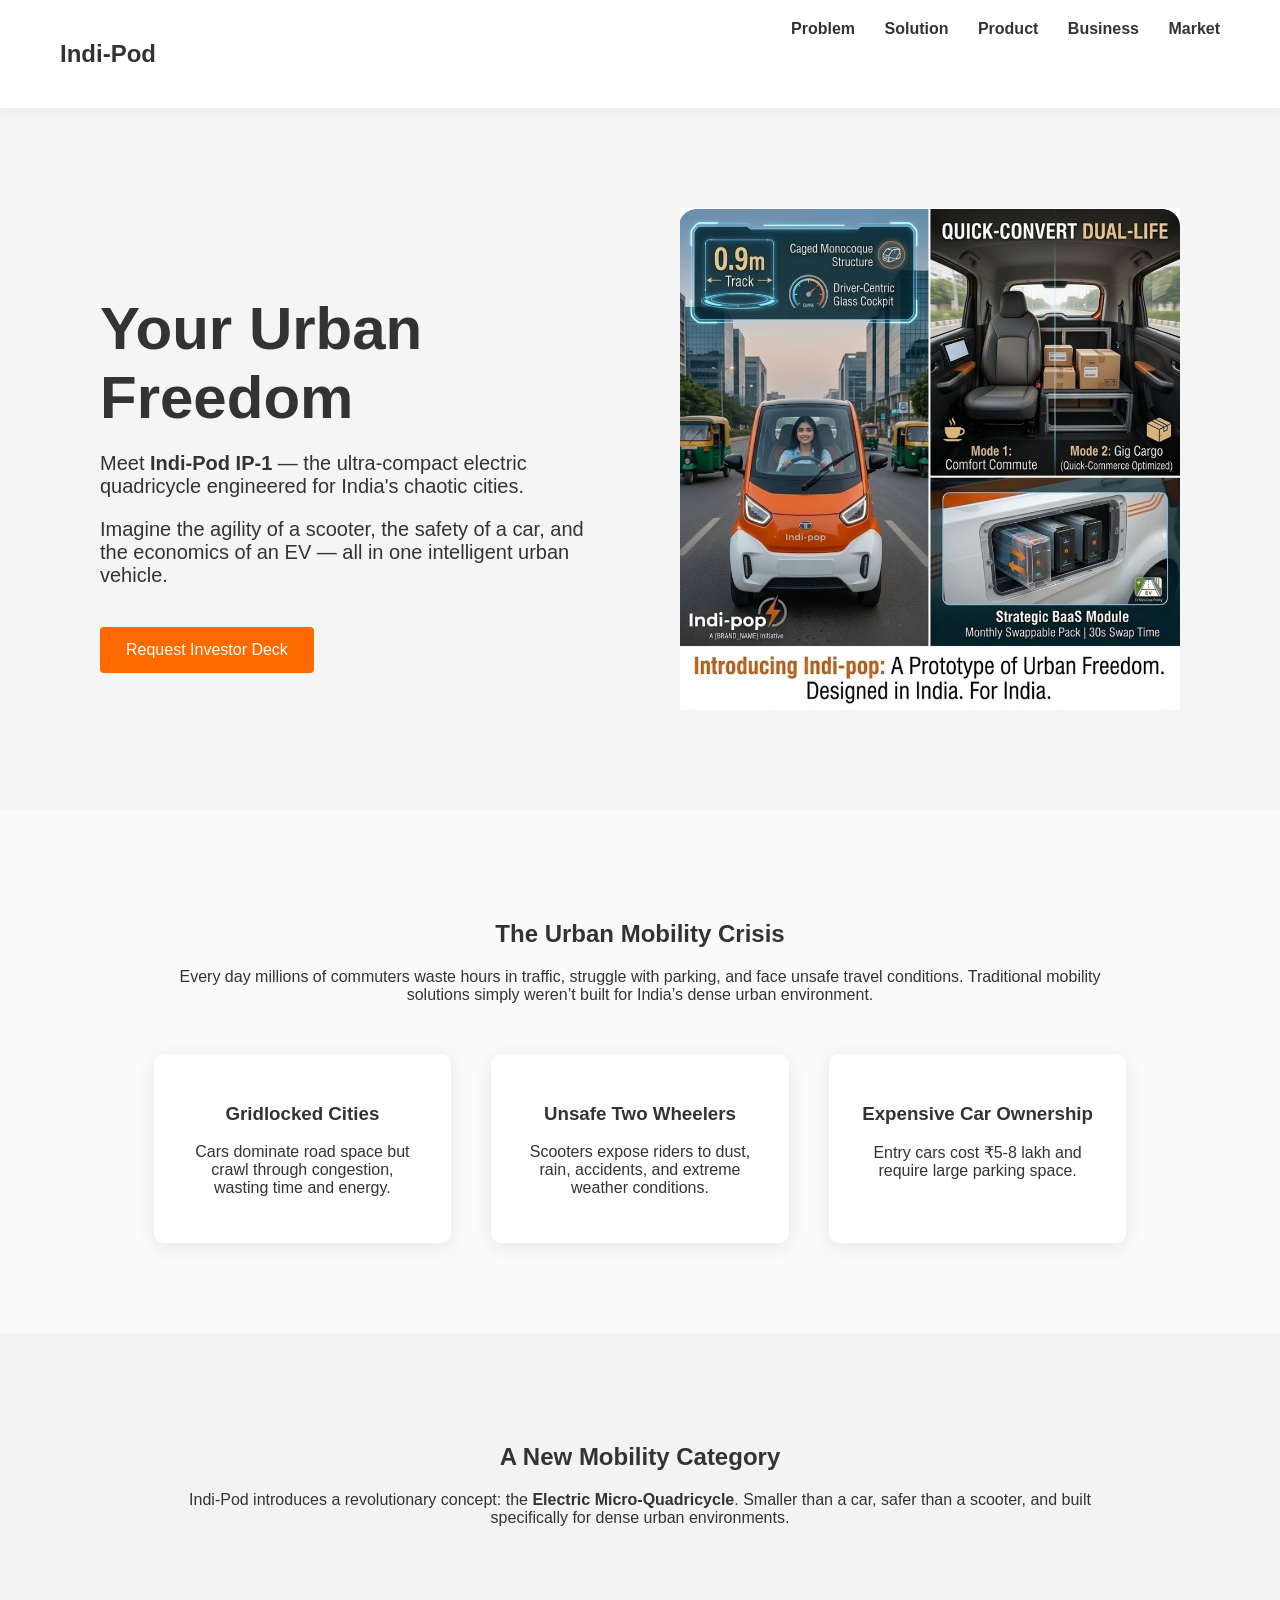
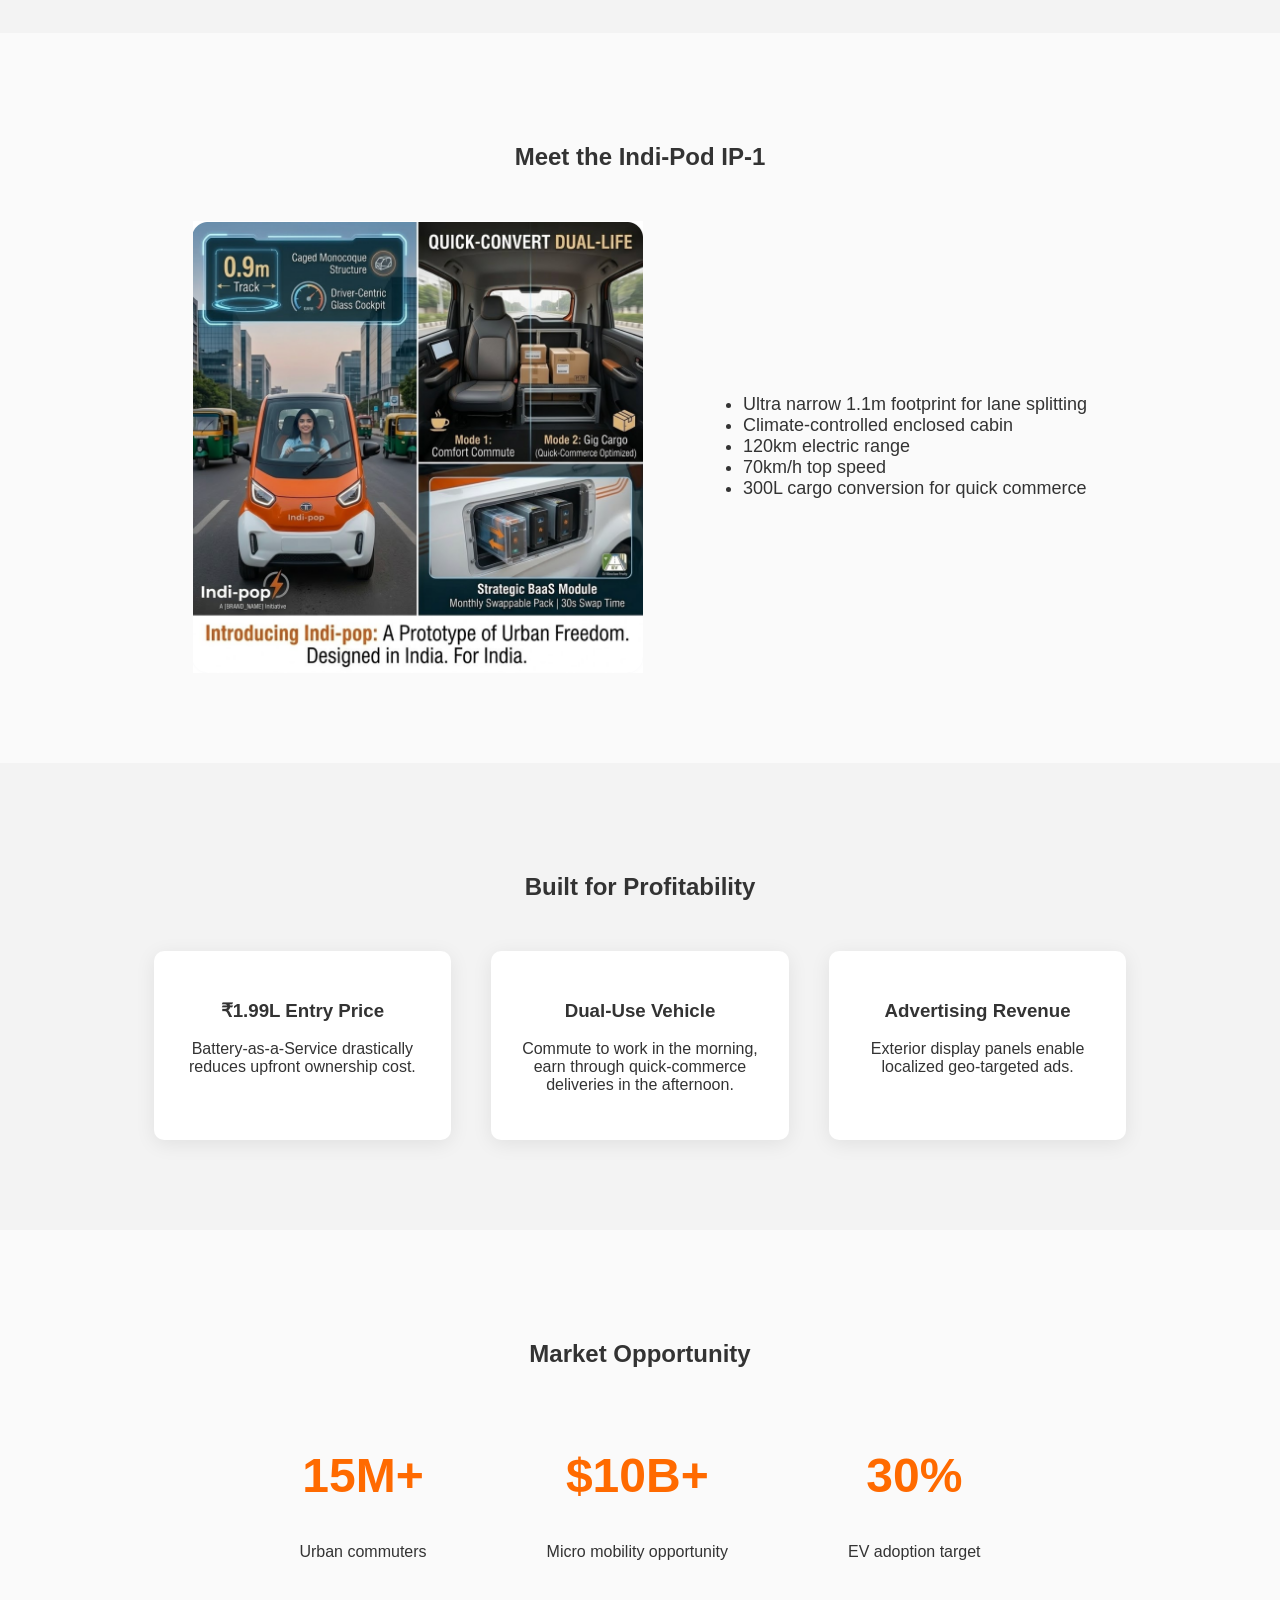
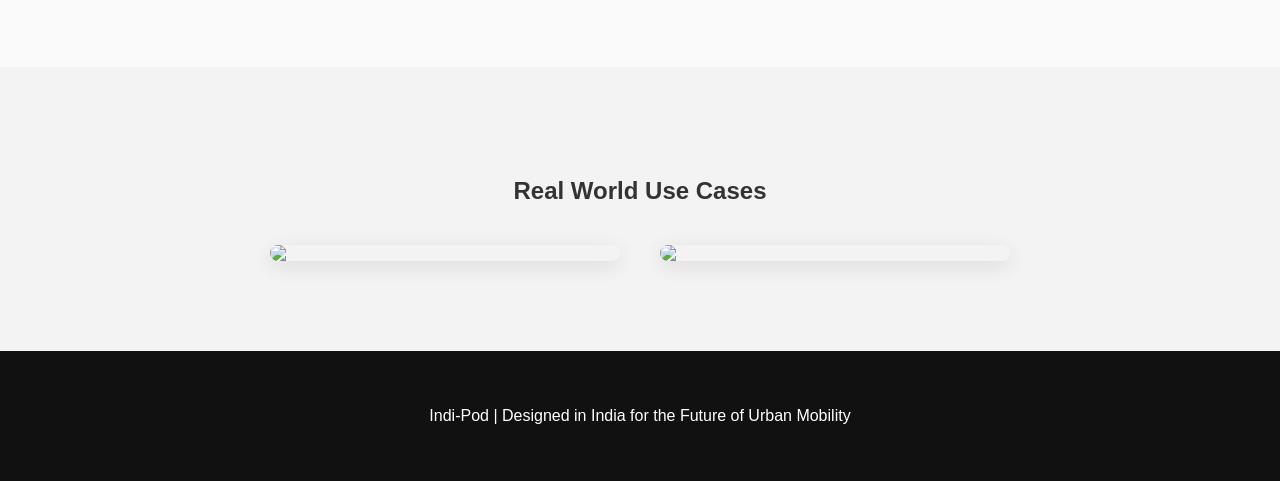
==== index.html @ bde261f9 "index.html" ====
<!DOCTYPE html>
<html lang="en">

<head>

<meta charset="UTF-8">
<meta name="viewport" content="width=device-width, initial-scale=1.0">

<title>Indi-Pod IP-1 | Reinventing Urban Mobility</title>

<style>

body{
font-family: Arial, Helvetica, sans-serif;
margin:0;
background:#fafafa;
color:#333;
}

.navbar{
display:flex;
justify-content:space-between;
padding:20px 60px;
background:white;
box-shadow:0 2px 10px rgba(0,0,0,0.05);
position:sticky;
top:0;
}

.navbar a{
margin-left:25px;
text-decoration:none;
color:#333;
font-weight:600;
}

.hero{
display:flex;
align-items:center;
justify-content:space-between;
padding:100px;
background:#f5f5f5;
}

.hero-left{
max-width:500px;
}

.hero-left h1{
font-size:60px;
margin-bottom:20px;
}

.hero-left p{
font-size:20px;
}

.hero img{
width:500px;
}

button{
background:#ff6a00;
color:white;
padding:14px 26px;
border:none;
font-size:16px;
cursor:pointer;
border-radius:4px;
margin-top:20px;
}

.section{
padding:90px 12%;
text-align:center;
}

.dark{
background:#f3f3f3;
}

.grid{
display:grid;
grid-template-columns:repeat(auto-fit,minmax(250px,1fr));
gap:40px;
margin-top:50px;
}

.card{
background:white;
padding:30px;
border-radius:10px;
box-shadow:0 4px 20px rgba(0,0,0,0.08);
}

.product{
display:flex;
align-items:center;
justify-content:center;
gap:60px;
margin-top:50px;
}

.product img{
width:450px;
}

.stats{
display:flex;
justify-content:center;
gap:120px;
margin-top:40px;
}

.stats h1{
color:#ff6a00;
font-size:48px;
}

.ads{
display:flex;
justify-content:center;
gap:40px;
margin-top:40px;
}

.ads img{
width:350px;
border-radius:10px;
box-shadow:0 5px 20px rgba(0,0,0,0.1);
}

footer{
text-align:center;
padding:40px;
background:#111;
color:white;
}

</style>

</head>


<body>


<header class="navbar">

<h2>Indi-Pod</h2>

<nav>
<a href="#problem">Problem</a>
<a href="#solution">Solution</a>
<a href="#product">Product</a>
<a href="#business">Business</a>
<a href="#market">Market</a>
</nav>

</header>



<section class="hero">

<div class="hero-left">

<h1>Your Urban Freedom</h1>

<p>

Meet <b>Indi-Pod IP-1</b> — the ultra-compact electric quadricycle engineered for India's chaotic cities.

</p>

<p>

Imagine the agility of a scooter, the safety of a car, and the economics of an EV — all in one intelligent urban vehicle.

</p>

<a href="investor.html">

<button>Request Investor Deck</button>

</a>

</div>


<img src="images/prototype.png">

</section>



<section id="problem" class="section">

<h2>The Urban Mobility Crisis</h2>

<p>

Every day millions of commuters waste hours in traffic, struggle with parking, and face unsafe travel conditions.

Traditional mobility solutions simply weren’t built for India’s dense urban environment.

</p>

<div class="grid">

<div class="card">

<h3>Gridlocked Cities</h3>

<p>

Cars dominate road space but crawl through congestion, wasting time and energy.

</p>

</div>

<div class="card">

<h3>Unsafe Two Wheelers</h3>

<p>

Scooters expose riders to dust, rain, accidents, and extreme weather conditions.

</p>

</div>

<div class="card">

<h3>Expensive Car Ownership</h3>

<p>

Entry cars cost ₹5-8 lakh and require large parking space.

</p>

</div>

</div>

</section>



<section id="solution" class="section dark">

<h2>A New Mobility Category</h2>

<p>

Indi-Pod introduces a revolutionary concept: the <b>Electric Micro-Quadricycle</b>.

Smaller than a car, safer than a scooter, and built specifically for dense urban environments.

</p>

</section>



<section id="product" class="section">

<h2>Meet the Indi-Pod IP-1</h2>

<div class="product">

<img src="images/prototype.png">

<div>

<ul style="text-align:left;font-size:18px">

<li>Ultra narrow 1.1m footprint for lane splitting</li>
<li>Climate-controlled enclosed cabin</li>
<li>120km electric range</li>
<li>70km/h top speed</li>
<li>300L cargo conversion for quick commerce</li>

</ul>

</div>

</div>

</section>



<section id="business" class="section dark">

<h2>Built for Profitability</h2>

<div class="grid">

<div class="card">

<h3>₹1.99L Entry Price</h3>

<p>

Battery-as-a-Service drastically reduces upfront ownership cost.

</p>

</div>

<div class="card">

<h3>Dual-Use Vehicle</h3>

<p>

Commute to work in the morning, earn through quick-commerce deliveries in the afternoon.

</p>

</div>

<div class="card">

<h3>Advertising Revenue</h3>

<p>

Exterior display panels enable localized geo-targeted ads.

</p>

</div>

</div>

</section>



<section id="market" class="section">

<h2>Market Opportunity</h2>

<div class="stats">

<div>

<h1>15M+</h1>
<p>Urban commuters</p>

</div>

<div>

<h1>$10B+</h1>
<p>Micro mobility opportunity</p>

</div>

<div>

<h1>30%</h1>
<p>EV adoption target</p>

</div>

</div>

</section>



<section class="section dark">

<h2>Real World Use Cases</h2>

<div class="ads">

<img src="images/ad1.png">

<img src="images/ad2.png">

</div>

</section>



<footer>

<p>

Indi-Pod | Designed in India for the Future of Urban Mobility

</p>

</footer>


</body>

</html>
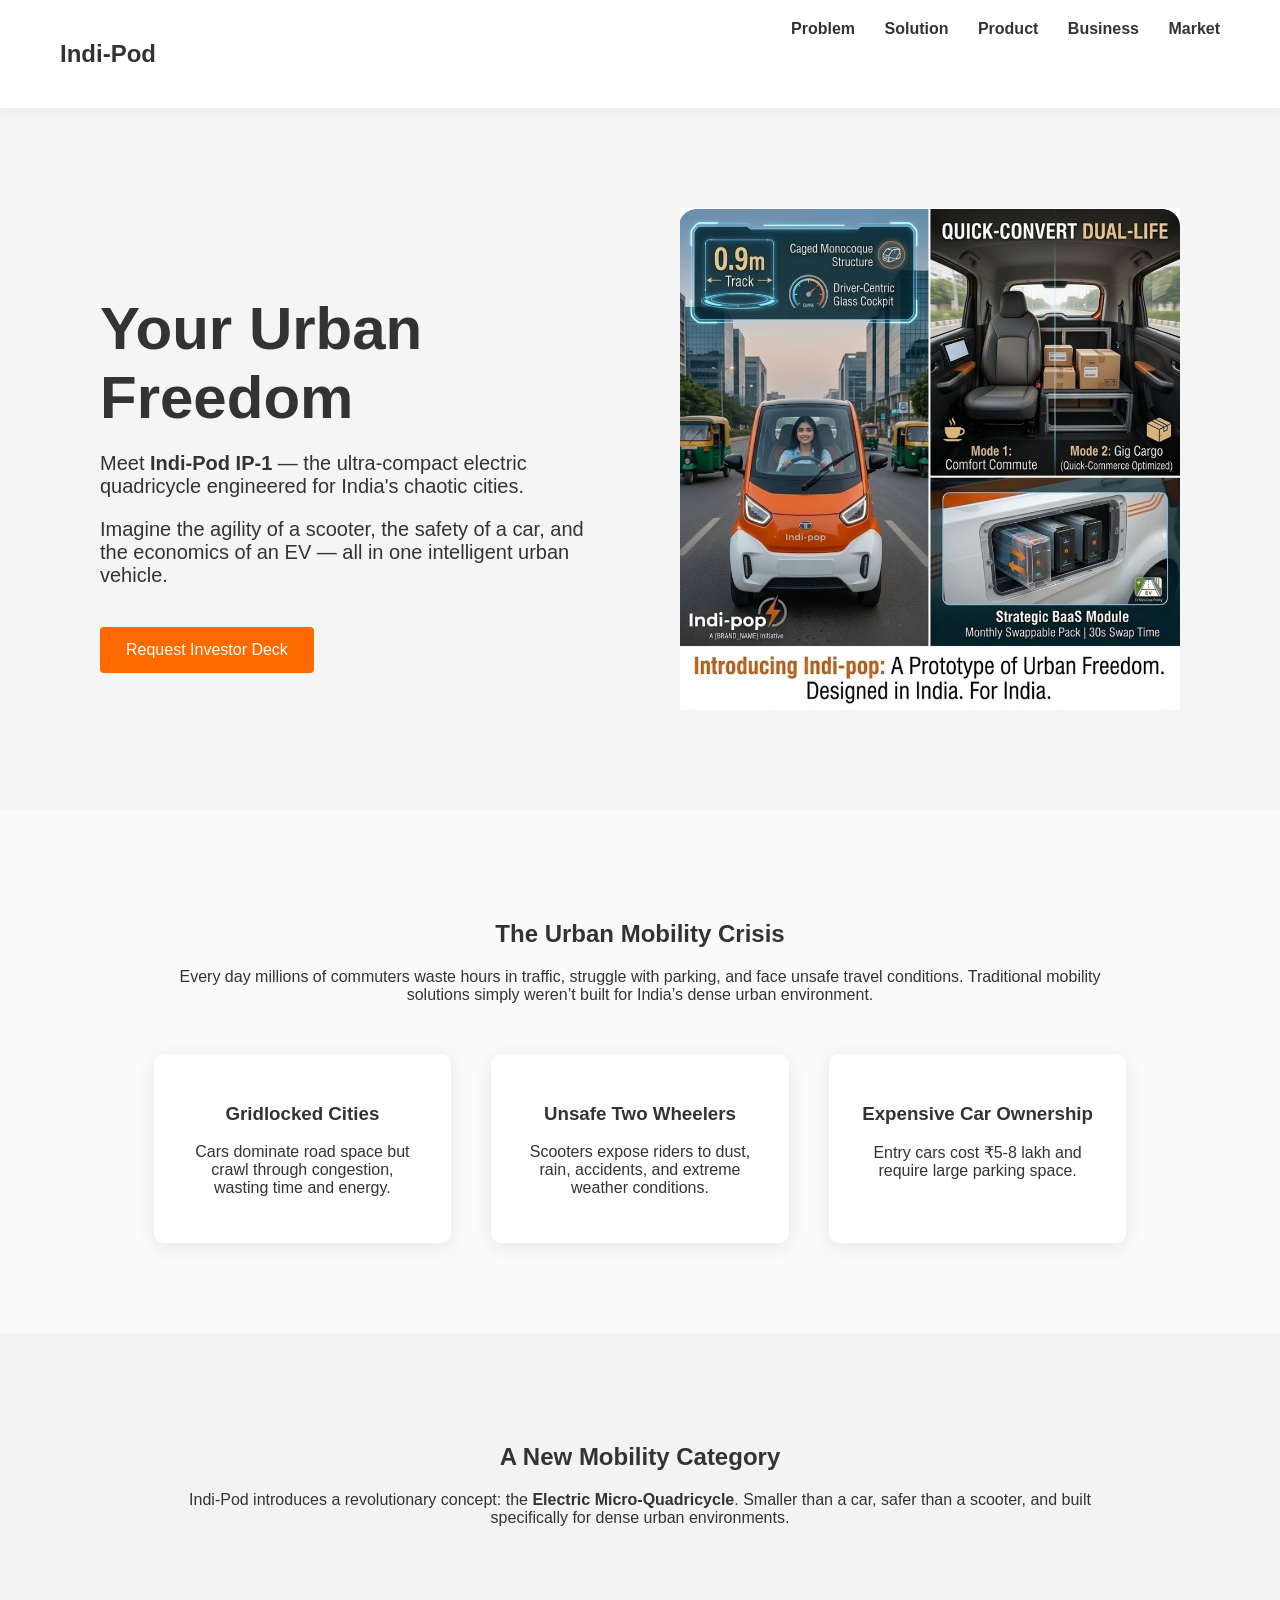
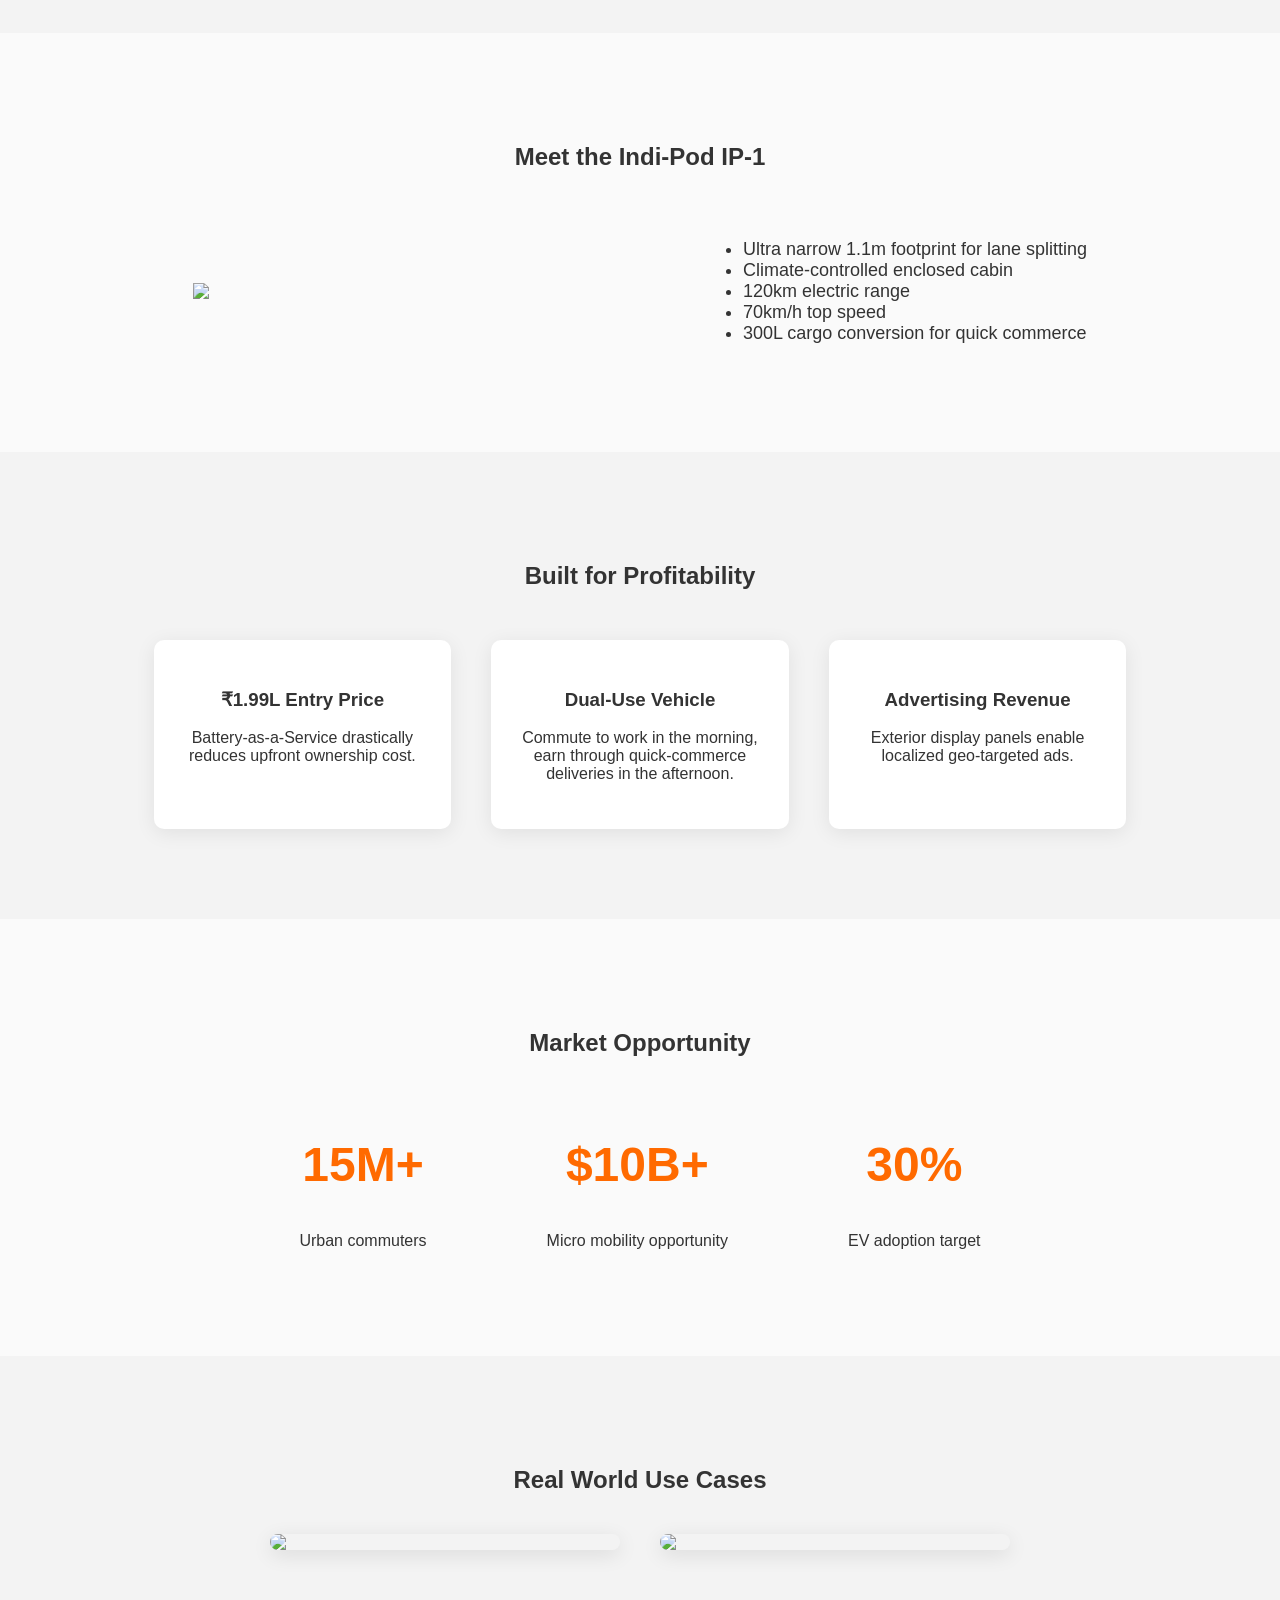
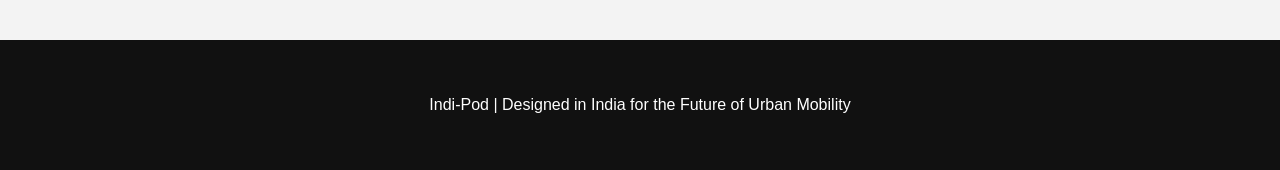
==== commit f09b7415: "index.html" ====
--- a/index.html
+++ b/index.html
@@ -272,7 +272,7 @@
 
 <div class="product">
 
-<img src="images/prototype.png">
+<img src="images/ad3.png">
 
 <div>
 
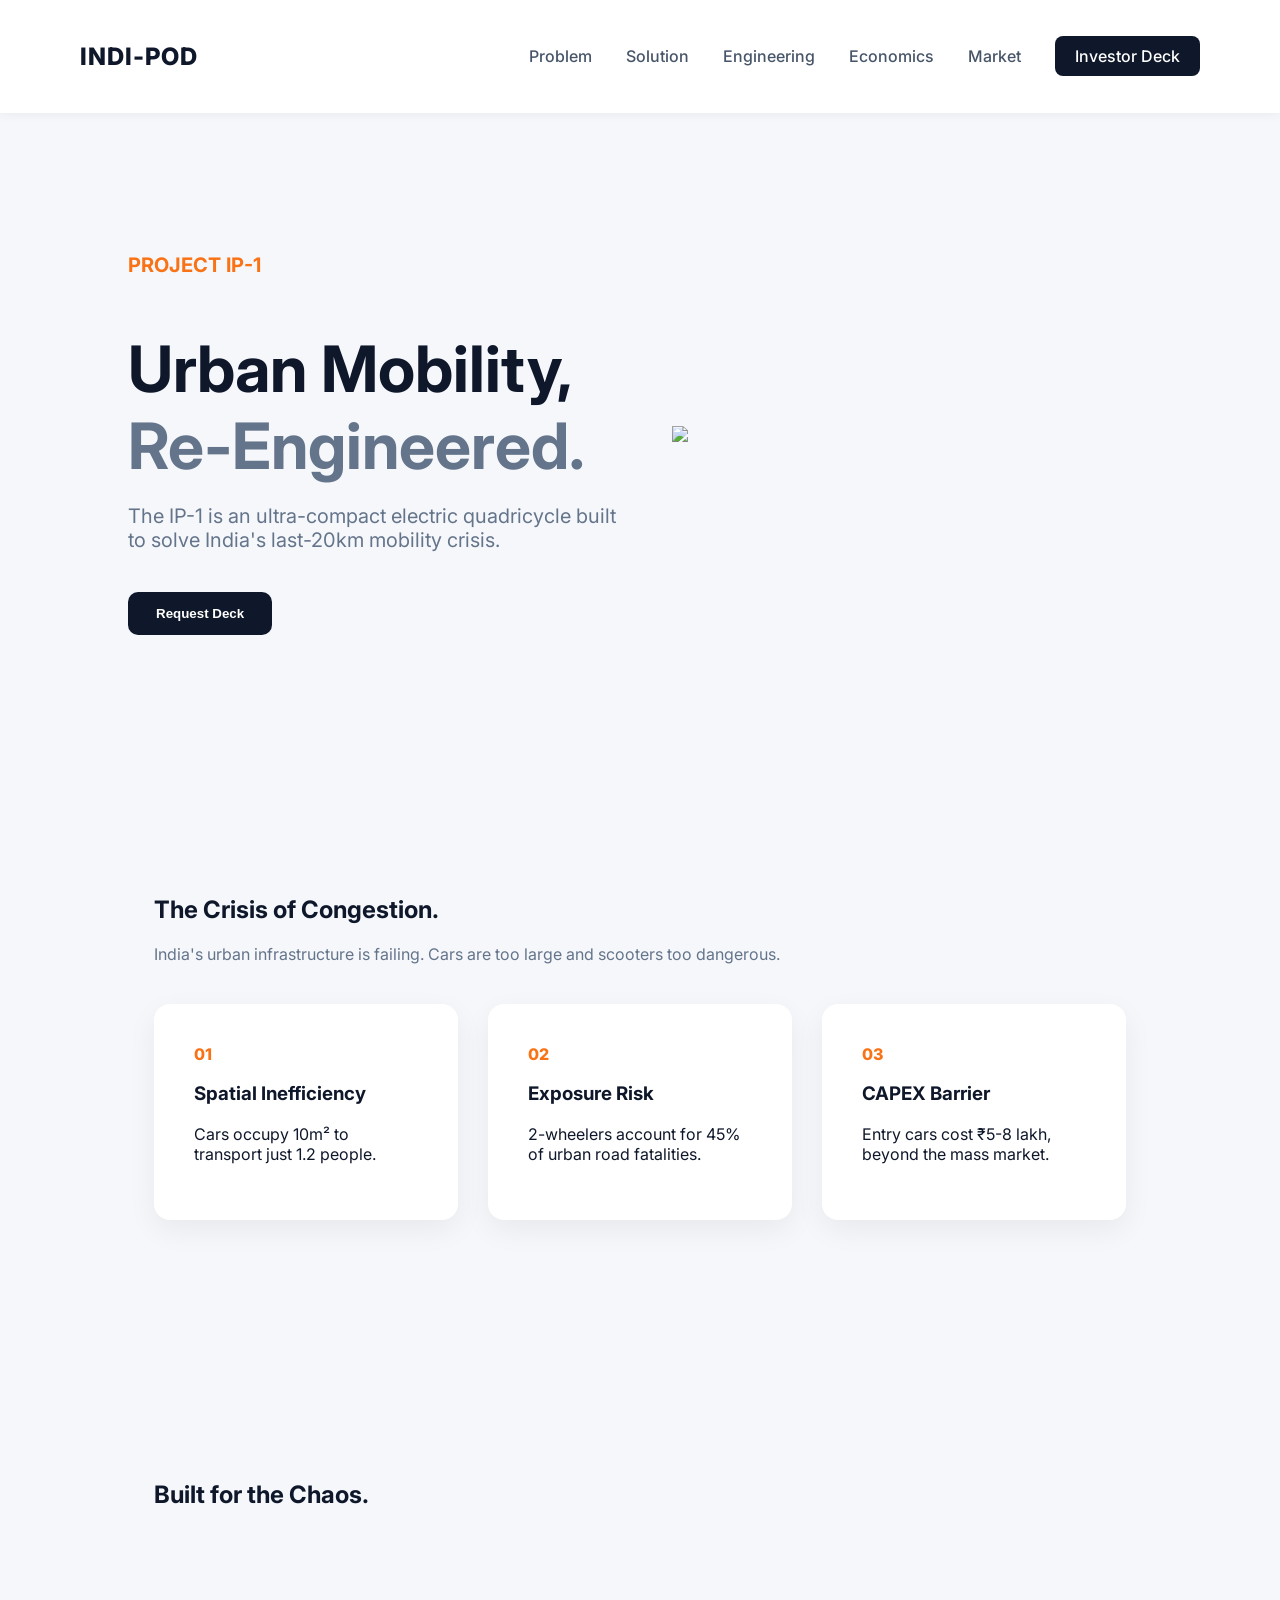
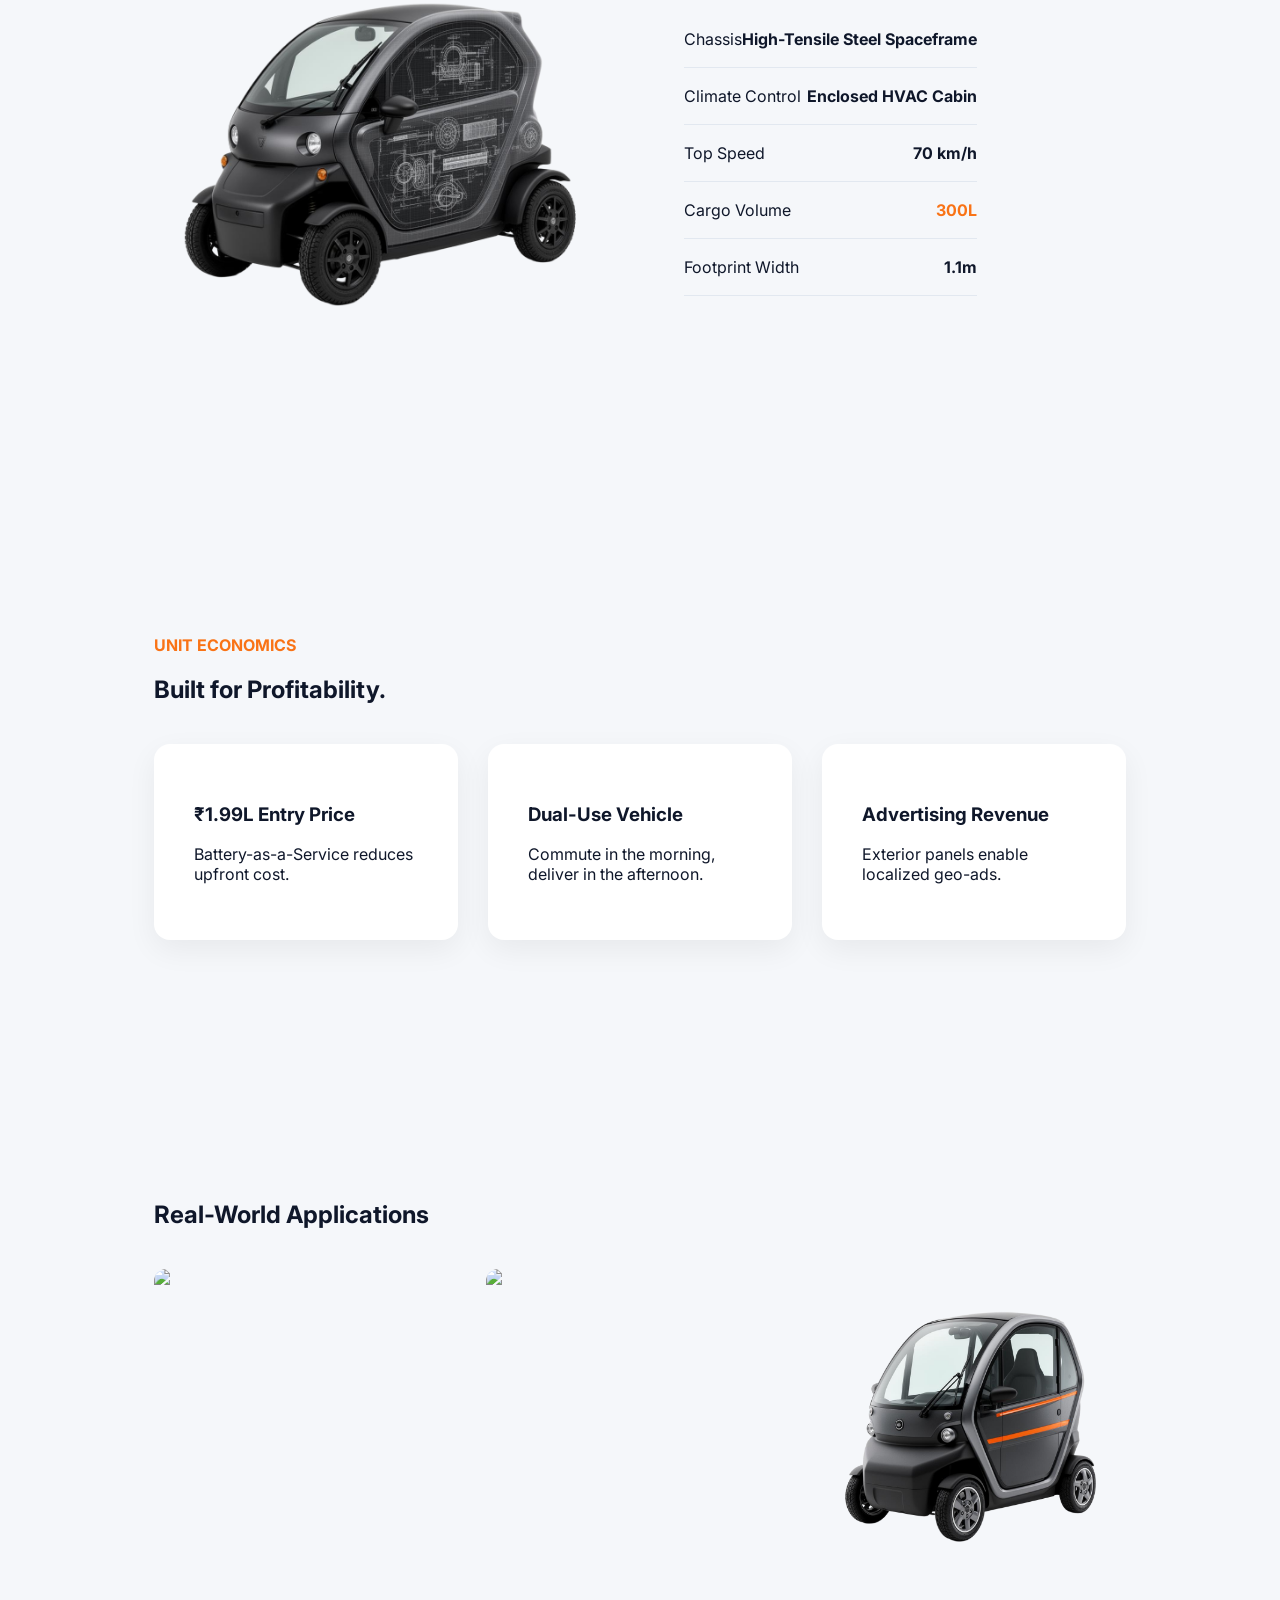
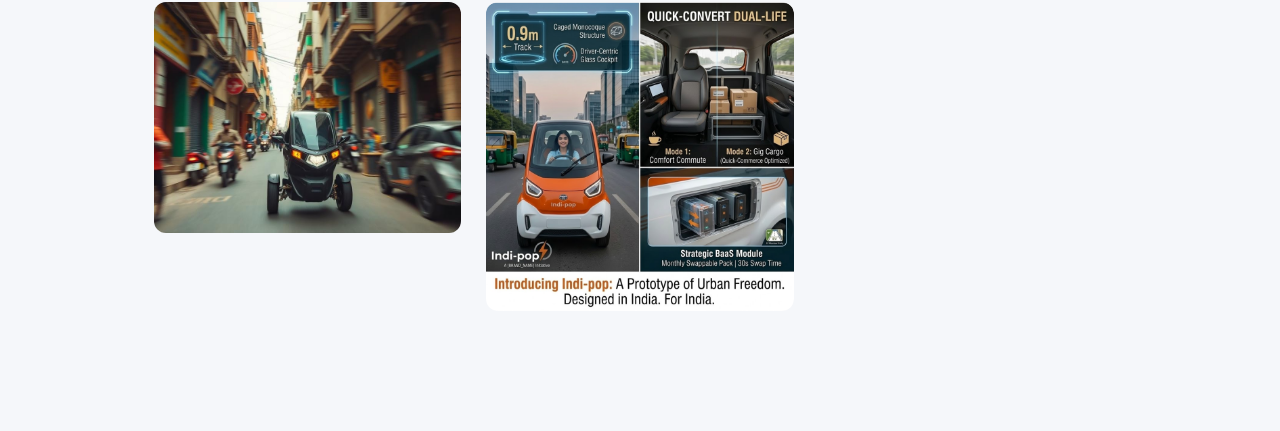
==== commit f032ef8f: "index.html" ====
--- a/index.html
+++ b/index.html
@@ -1,407 +1,417 @@
 <!DOCTYPE html>
-<html lang="en">
+<html>
 
 <head>
 
-<meta charset="UTF-8">
-<meta name="viewport" content="width=device-width, initial-scale=1.0">
-
-<title>Indi-Pod IP-1 | Reinventing Urban Mobility</title>
+<meta name="viewport" content="width=device-width, initial-scale=1">
+
+<title>INDI-POD IP-1</title>
+
+<link href="https://fonts.googleapis.com/css2?family=Inter:wght@300;400;600;800&display=swap" rel="stylesheet">
 
 <style>
 
 body{
-font-family: Arial, Helvetica, sans-serif;
+font-family:Inter, sans-serif;
 margin:0;
-background:#fafafa;
-color:#333;
-}
-
-.navbar{
+background:#f5f7fa;
+color:#0f172a;
+scroll-behavior:smooth;
+}
+
+/* NAVBAR */
+
+nav{
 display:flex;
 justify-content:space-between;
-padding:20px 60px;
+align-items:center;
+padding:22px 80px;
 background:white;
-box-shadow:0 2px 10px rgba(0,0,0,0.05);
 position:sticky;
 top:0;
-}
-
-.navbar a{
-margin-left:25px;
+z-index:10;
+box-shadow:0 2px 10px rgba(0,0,0,0.05);
+}
+
+nav h2{
+font-weight:800;
+letter-spacing:1px;
+}
+
+nav a{
+margin-left:30px;
 text-decoration:none;
-color:#333;
-font-weight:600;
-}
+color:#475569;
+font-weight:500;
+}
+
+.deck-btn{
+background:#0f172a;
+color:white;
+padding:10px 20px;
+border-radius:8px;
+}
+
+/* HERO */
 
 .hero{
 display:flex;
 align-items:center;
 justify-content:space-between;
-padding:100px;
-background:#f5f5f5;
-}
-
-.hero-left{
+padding:120px 10%;
+}
+
+.hero h1{
+font-size:64px;
+margin-bottom:20px;
+}
+
+.hero span{
+color:#64748b;
+}
+
+.hero p{
+font-size:20px;
+color:#64748b;
 max-width:500px;
 }
 
-.hero-left h1{
-font-size:60px;
-margin-bottom:20px;
-}
-
-.hero-left p{
-font-size:20px;
-}
-
 .hero img{
-width:500px;
+width:480px;
+animation:float 4s ease-in-out infinite;
+}
+
+@keyframes float{
+0%{transform:translateY(0)}
+50%{transform:translateY(-15px)}
+100%{transform:translateY(0)}
 }
 
 button{
-background:#ff6a00;
+padding:14px 28px;
+border:none;
+border-radius:10px;
+background:#0f172a;
 color:white;
-padding:14px 26px;
-border:none;
-font-size:16px;
+font-weight:600;
+margin-top:20px;
 cursor:pointer;
-border-radius:4px;
-margin-top:20px;
-}
-
-.section{
-padding:90px 12%;
-text-align:center;
-}
-
-.dark{
-background:#f3f3f3;
-}
-
-.grid{
+}
+
+/* SECTIONS */
+
+section{
+padding:120px 12%;
+}
+
+/* PROBLEM */
+
+.problem-grid{
 display:grid;
-grid-template-columns:repeat(auto-fit,minmax(250px,1fr));
-gap:40px;
-margin-top:50px;
+grid-template-columns:repeat(3,1fr);
+gap:30px;
+margin-top:40px;
 }
 
 .card{
 background:white;
-padding:30px;
-border-radius:10px;
-box-shadow:0 4px 20px rgba(0,0,0,0.08);
-}
-
-.product{
+padding:40px;
+border-radius:16px;
+box-shadow:0 10px 30px rgba(0,0,0,0.06);
+transition:transform .3s;
+}
+
+.card:hover{
+transform:translateY(-10px);
+}
+
+.number{
+color:#f97316;
+font-weight:800;
+margin-bottom:10px;
+}
+
+/* ENGINEERING */
+
+.engineering{
 display:flex;
+gap:80px;
 align-items:center;
-justify-content:center;
-gap:60px;
-margin-top:50px;
-}
-
-.product img{
+}
+
+.engineering img{
 width:450px;
-}
-
-.stats{
+border-radius:20px;
+}
+
+.spec{
 display:flex;
-justify-content:center;
-gap:120px;
+justify-content:space-between;
+padding:18px 0;
+border-bottom:1px solid #e2e8f0;
+}
+
+/* ECONOMICS */
+
+.economics-grid{
+display:grid;
+grid-template-columns:repeat(3,1fr);
+gap:30px;
 margin-top:40px;
 }
 
-.stats h1{
-color:#ff6a00;
-font-size:48px;
-}
-
-.ads{
-display:flex;
-justify-content:center;
-gap:40px;
+/* USE CASE IMAGES */
+
+.gallery{
+display:grid;
+grid-template-columns:repeat(3,1fr);
+gap:25px;
 margin-top:40px;
 }
 
-.ads img{
-width:350px;
-border-radius:10px;
-box-shadow:0 5px 20px rgba(0,0,0,0.1);
-}
-
-footer{
-text-align:center;
-padding:40px;
-background:#111;
-color:white;
+.gallery img{
+width:100%;
+border-radius:12px;
+transition:transform .4s;
+}
+
+.gallery img:hover{
+transform:scale(1.05);
+}
+
+/* SCROLL ANIMATION */
+
+.fade{
+opacity:0;
+transform:translateY(40px);
+transition:all .8s ease;
+}
+
+.fade.show{
+opacity:1;
+transform:translateY(0);
 }
 
 </style>
 
 </head>
 
-
 <body>
 
-
-<header class="navbar">
-
-<h2>Indi-Pod</h2>
-
 <nav>
+
+<h2>INDI-POD</h2>
+
+<div>
+
 <a href="#problem">Problem</a>
 <a href="#solution">Solution</a>
-<a href="#product">Product</a>
-<a href="#business">Business</a>
+<a href="#engineering">Engineering</a>
+<a href="#economics">Economics</a>
 <a href="#market">Market</a>
+
+<a class="deck-btn" href="investor.html">Investor Deck</a>
+
+</div>
+
 </nav>
 
-</header>
-
-
-
-<section class="hero">
-
-<div class="hero-left">
-
-<h1>Your Urban Freedom</h1>
+<!-- HERO -->
+
+<section class="hero fade">
+
+<div>
+
+<p style="color:#f97316;font-weight:700">PROJECT IP-1</p>
+
+<h1>Urban Mobility,<br><span>Re-Engineered.</span></h1>
 
 <p>
 
-Meet <b>Indi-Pod IP-1</b> — the ultra-compact electric quadricycle engineered for India's chaotic cities.
+The IP-1 is an ultra-compact electric quadricycle built to solve India's last-20km mobility crisis.
 
 </p>
 
-<p>
-
-Imagine the agility of a scooter, the safety of a car, and the economics of an EV — all in one intelligent urban vehicle.
+<button>Request Deck</button>
+
+</div>
+
+<img src="images/ad3.png">
+
+</section>
+
+<!-- PROBLEM -->
+
+<section id="problem" class="fade">
+
+<h1>The Crisis of Congestion.</h1>
+
+<p style="color:#64748b">
+
+India's urban infrastructure is failing. Cars are too large and scooters too dangerous.
 
 </p>
 
-<a href="investor.html">
-
-<button>Request Investor Deck</button>
-
-</a>
-
-</div>
-
-
+<div class="problem-grid">
+
+<div class="card">
+
+<div class="number">01</div>
+
+<h3>Spatial Inefficiency</h3>
+
+<p>Cars occupy 10m² to transport just 1.2 people.</p>
+
+</div>
+
+<div class="card">
+
+<div class="number">02</div>
+
+<h3>Exposure Risk</h3>
+
+<p>2-wheelers account for 45% of urban road fatalities.</p>
+
+</div>
+
+<div class="card">
+
+<div class="number">03</div>
+
+<h3>CAPEX Barrier</h3>
+
+<p>Entry cars cost ₹5-8 lakh, beyond the mass market.</p>
+
+</div>
+
+</div>
+
+</section>
+
+<!-- ENGINEERING -->
+
+<section id="engineering" class="fade">
+
+<h1>Built for the Chaos.</h1>
+
+<div class="engineering">
+
+<img src="images/ad4.png">
+
+<div>
+
+<div class="spec">
+
+<span>Chassis</span>
+<b>High-Tensile Steel Spaceframe</b>
+
+</div>
+
+<div class="spec">
+
+<span>Climate Control</span>
+<b>Enclosed HVAC Cabin</b>
+
+</div>
+
+<div class="spec">
+
+<span>Top Speed</span>
+<b>70 km/h</b>
+
+</div>
+
+<div class="spec">
+
+<span>Cargo Volume</span>
+<b style="color:#f97316">300L</b>
+
+</div>
+
+<div class="spec">
+
+<span>Footprint Width</span>
+<b>1.1m</b>
+
+</div>
+
+</div>
+
+</div>
+
+</section>
+
+<!-- ECONOMICS -->
+
+<section id="economics" class="fade">
+
+<p style="color:#f97316;font-weight:700">UNIT ECONOMICS</p>
+
+<h1>Built for Profitability.</h1>
+
+<div class="economics-grid">
+
+<div class="card">
+
+<h3>₹1.99L Entry Price</h3>
+
+<p>Battery-as-a-Service reduces upfront cost.</p>
+
+</div>
+
+<div class="card">
+
+<h3>Dual-Use Vehicle</h3>
+
+<p>Commute in the morning, deliver in the afternoon.</p>
+
+</div>
+
+<div class="card">
+
+<h3>Advertising Revenue</h3>
+
+<p>Exterior panels enable localized geo-ads.</p>
+
+</div>
+
+</div>
+
+</section>
+
+<!-- MARKET / USE CASE -->
+
+<section id="market" class="fade">
+
+<h1>Real-World Applications</h1>
+
+<div class="gallery">
+
+<img src="images/ad1.png">
+<img src="images/ad2.png">
+<img src="images/ad5.png">
+<img src="images/ad6.png">
 <img src="images/prototype.png">
 
+</div>
+
 </section>
 
-
-
-<section id="problem" class="section">
-
-<h2>The Urban Mobility Crisis</h2>
-
-<p>
-
-Every day millions of commuters waste hours in traffic, struggle with parking, and face unsafe travel conditions.
-
-Traditional mobility solutions simply weren’t built for India’s dense urban environment.
-
-</p>
-
-<div class="grid">
-
-<div class="card">
-
-<h3>Gridlocked Cities</h3>
-
-<p>
-
-Cars dominate road space but crawl through congestion, wasting time and energy.
-
-</p>
-
-</div>
-
-<div class="card">
-
-<h3>Unsafe Two Wheelers</h3>
-
-<p>
-
-Scooters expose riders to dust, rain, accidents, and extreme weather conditions.
-
-</p>
-
-</div>
-
-<div class="card">
-
-<h3>Expensive Car Ownership</h3>
-
-<p>
-
-Entry cars cost ₹5-8 lakh and require large parking space.
-
-</p>
-
-</div>
-
-</div>
-
-</section>
-
-
-
-<section id="solution" class="section dark">
-
-<h2>A New Mobility Category</h2>
-
-<p>
-
-Indi-Pod introduces a revolutionary concept: the <b>Electric Micro-Quadricycle</b>.
-
-Smaller than a car, safer than a scooter, and built specifically for dense urban environments.
-
-</p>
-
-</section>
-
-
-
-<section id="product" class="section">
-
-<h2>Meet the Indi-Pod IP-1</h2>
-
-<div class="product">
-
-<img src="images/ad3.png">
-
-<div>
-
-<ul style="text-align:left;font-size:18px">
-
-<li>Ultra narrow 1.1m footprint for lane splitting</li>
-<li>Climate-controlled enclosed cabin</li>
-<li>120km electric range</li>
-<li>70km/h top speed</li>
-<li>300L cargo conversion for quick commerce</li>
-
-</ul>
-
-</div>
-
-</div>
-
-</section>
-
-
-
-<section id="business" class="section dark">
-
-<h2>Built for Profitability</h2>
-
-<div class="grid">
-
-<div class="card">
-
-<h3>₹1.99L Entry Price</h3>
-
-<p>
-
-Battery-as-a-Service drastically reduces upfront ownership cost.
-
-</p>
-
-</div>
-
-<div class="card">
-
-<h3>Dual-Use Vehicle</h3>
-
-<p>
-
-Commute to work in the morning, earn through quick-commerce deliveries in the afternoon.
-
-</p>
-
-</div>
-
-<div class="card">
-
-<h3>Advertising Revenue</h3>
-
-<p>
-
-Exterior display panels enable localized geo-targeted ads.
-
-</p>
-
-</div>
-
-</div>
-
-</section>
-
-
-
-<section id="market" class="section">
-
-<h2>Market Opportunity</h2>
-
-<div class="stats">
-
-<div>
-
-<h1>15M+</h1>
-<p>Urban commuters</p>
-
-</div>
-
-<div>
-
-<h1>$10B+</h1>
-<p>Micro mobility opportunity</p>
-
-</div>
-
-<div>
-
-<h1>30%</h1>
-<p>EV adoption target</p>
-
-</div>
-
-</div>
-
-</section>
-
-
-
-<section class="section dark">
-
-<h2>Real World Use Cases</h2>
-
-<div class="ads">
-
-<img src="images/ad1.png">
-
-<img src="images/ad2.png">
-
-</div>
-
-</section>
-
-
-
-<footer>
-
-<p>
-
-Indi-Pod | Designed in India for the Future of Urban Mobility
-
-</p>
-
-</footer>
-
+<script>
+
+const observer=new IntersectionObserver(entries=>{
+entries.forEach(entry=>{
+if(entry.isIntersecting){
+entry.target.classList.add("show")
+}
+})
+})
+
+document.querySelectorAll(".fade").forEach(el=>{
+observer.observe(el)
+})
+
+</script>
 
 </body>
-
 </html>
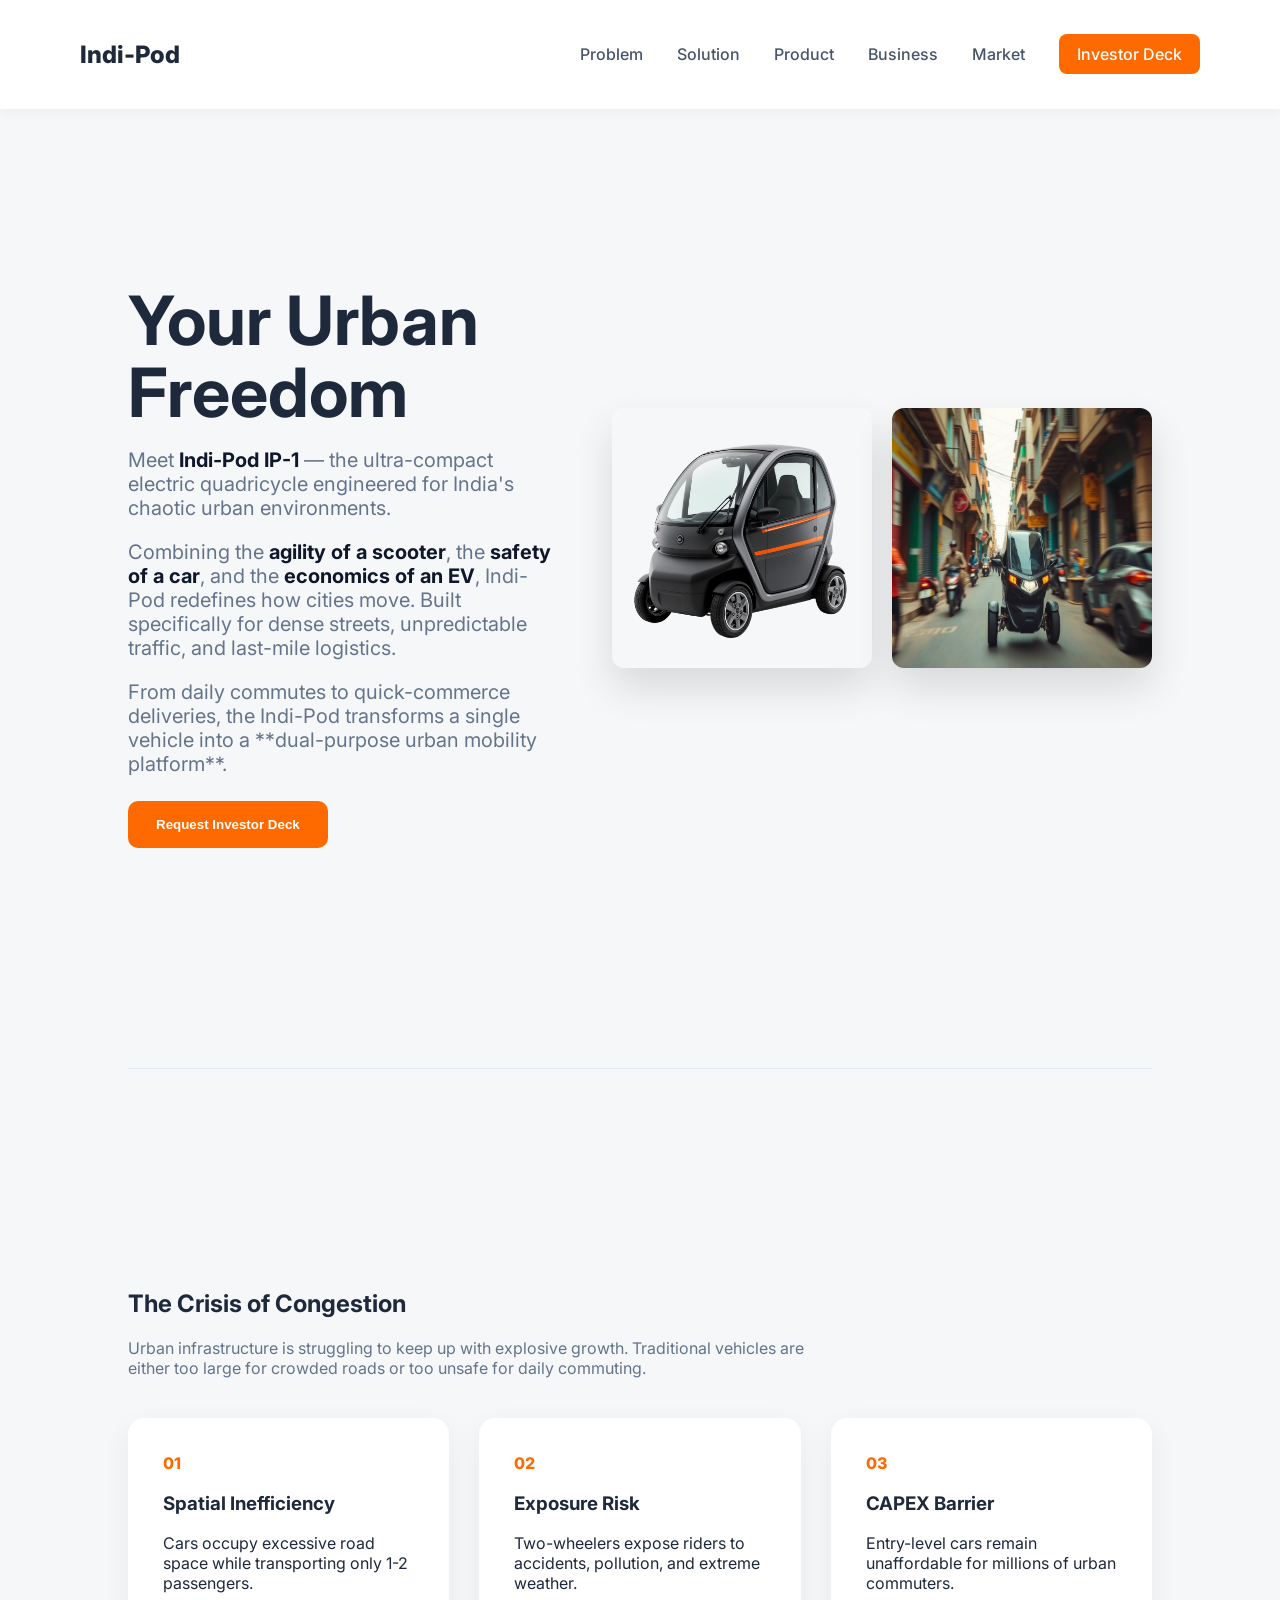
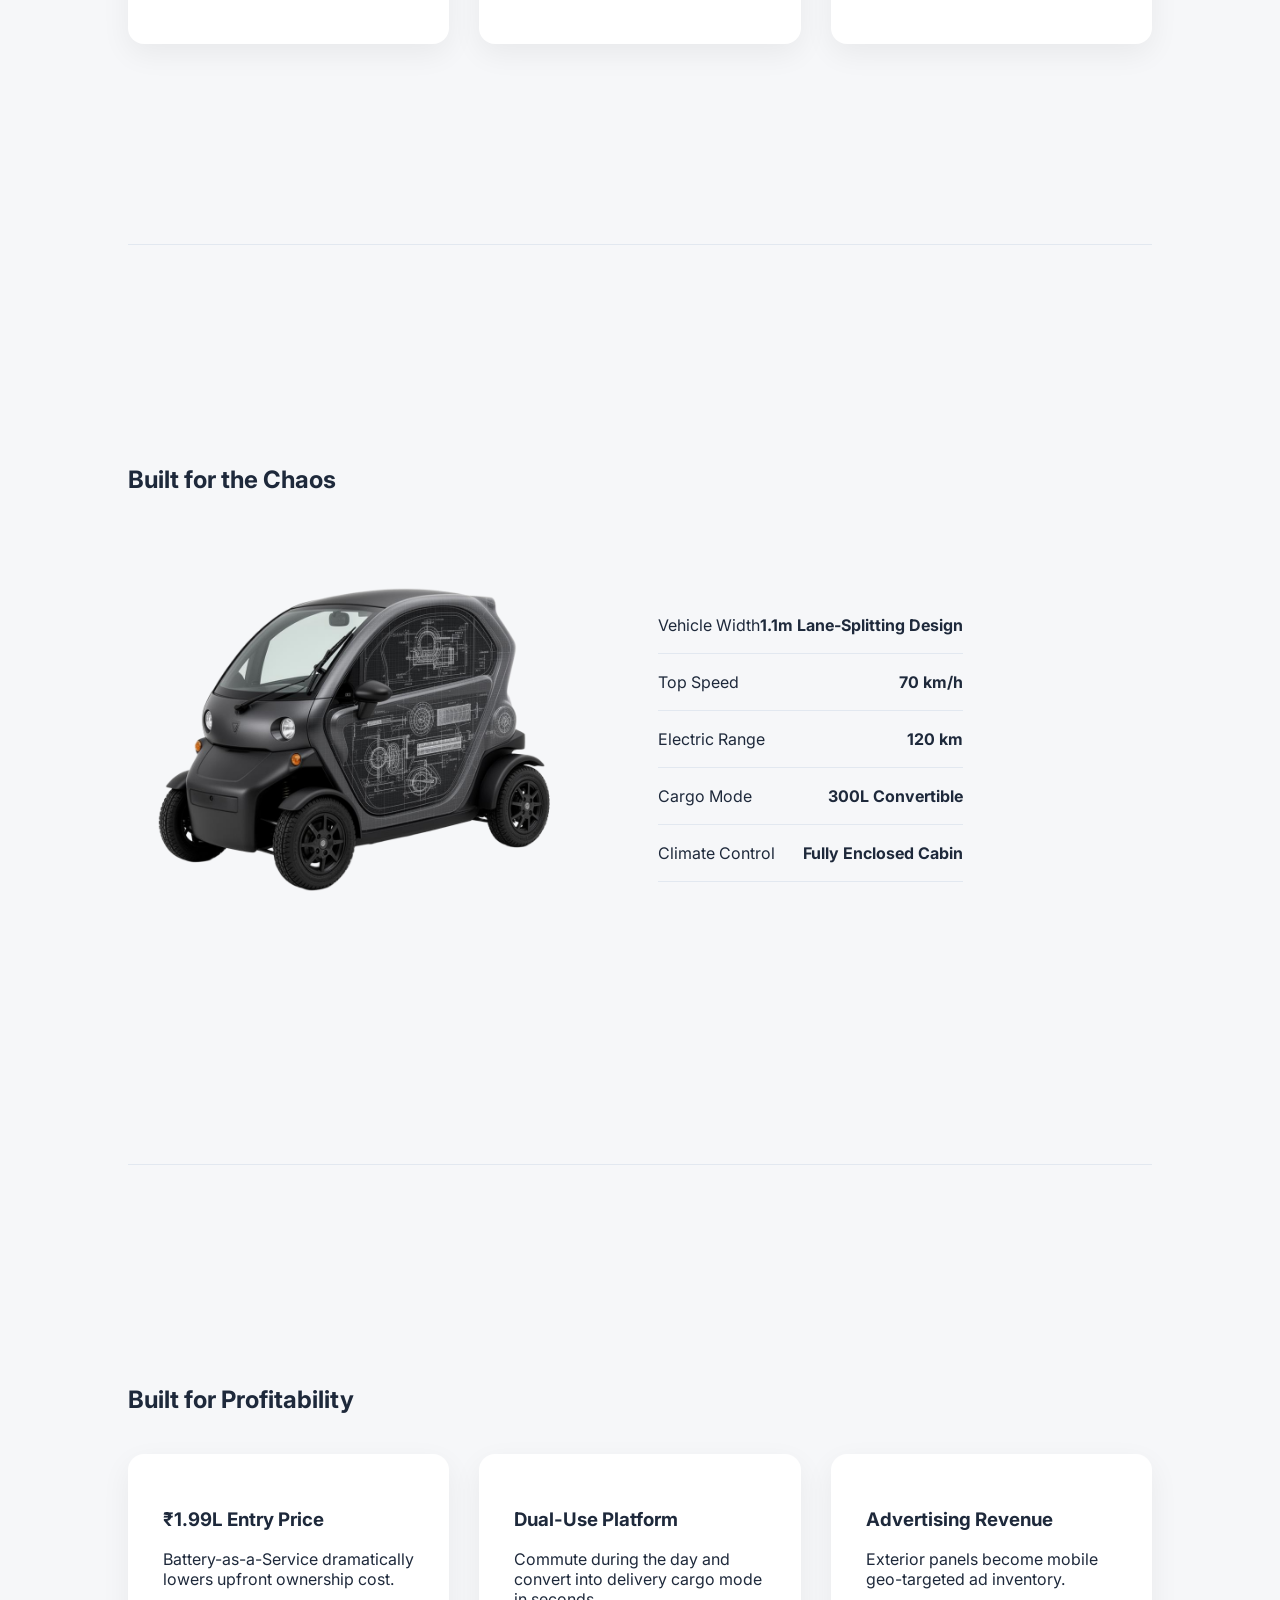
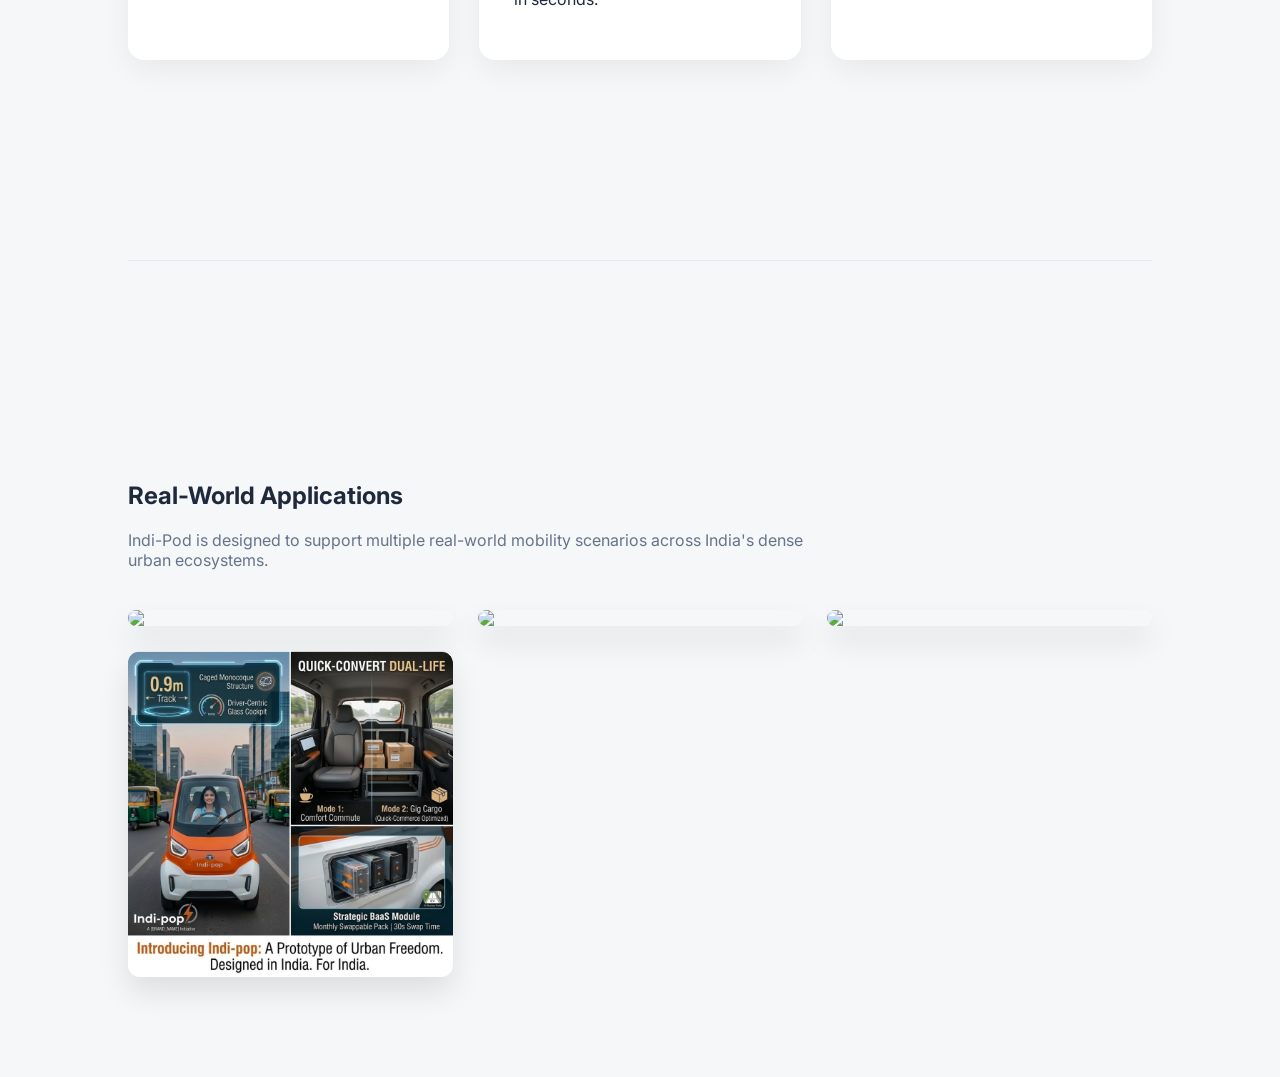
==== commit 41b9fe4d: "index.html" ====
--- a/index.html
+++ b/index.html
@@ -4,8 +4,7 @@
 <head>
 
 <meta name="viewport" content="width=device-width, initial-scale=1">
-
-<title>INDI-POD IP-1</title>
+<title>Indi-Pod IP-1</title>
 
 <link href="https://fonts.googleapis.com/css2?family=Inter:wght@300;400;600;800&display=swap" rel="stylesheet">
 
@@ -14,8 +13,8 @@
 body{
 font-family:Inter, sans-serif;
 margin:0;
-background:#f5f7fa;
-color:#0f172a;
+background:#f6f7f9;
+color:#1e293b;
 scroll-behavior:smooth;
 }
 
@@ -25,17 +24,16 @@
 display:flex;
 justify-content:space-between;
 align-items:center;
-padding:22px 80px;
+padding:20px 80px;
 background:white;
+box-shadow:0 2px 12px rgba(0,0,0,0.05);
 position:sticky;
 top:0;
 z-index:10;
-box-shadow:0 2px 10px rgba(0,0,0,0.05);
 }
 
 nav h2{
 font-weight:800;
-letter-spacing:1px;
 }
 
 nav a{
@@ -45,88 +43,112 @@
 font-weight:500;
 }
 
-.deck-btn{
-background:#0f172a;
+.cta{
+background:#ff6a00;
 color:white;
-padding:10px 20px;
+padding:10px 18px;
 border-radius:8px;
 }
 
 /* HERO */
 
 .hero{
+
 display:flex;
+justify-content:space-between;
 align-items:center;
-justify-content:space-between;
 padding:120px 10%;
+gap:60px;
+
 }
 
 .hero h1{
-font-size:64px;
+font-size:68px;
+line-height:1.05;
 margin-bottom:20px;
-}
-
-.hero span{
-color:#64748b;
 }
 
 .hero p{
 font-size:20px;
 color:#64748b;
-max-width:500px;
-}
-
-.hero img{
-width:480px;
+max-width:600px;
+}
+
+.hero strong{
+color:#0f172a;
+}
+
+.hero-buttons{
+margin-top:25px;
+}
+
+button{
+background:#ff6a00;
+border:none;
+padding:16px 28px;
+color:white;
+font-weight:600;
+border-radius:10px;
+cursor:pointer;
+}
+
+.hero-images{
+display:flex;
+gap:20px;
+}
+
+.hero-images img{
+width:260px;
+border-radius:12px;
+box-shadow:0 20px 40px rgba(0,0,0,0.12);
 animation:float 4s ease-in-out infinite;
 }
 
 @keyframes float{
 0%{transform:translateY(0)}
-50%{transform:translateY(-15px)}
+50%{transform:translateY(-12px)}
 100%{transform:translateY(0)}
 }
 
-button{
-padding:14px 28px;
-border:none;
-border-radius:10px;
-background:#0f172a;
-color:white;
-font-weight:600;
-margin-top:20px;
-cursor:pointer;
-}
-
-/* SECTIONS */
+/* DIVIDER */
+
+.divider{
+height:1px;
+background:#e2e8f0;
+margin:100px 10%;
+}
+
+/* PROBLEM */
 
 section{
-padding:120px 12%;
-}
-
-/* PROBLEM */
+padding:100px 10%;
+}
 
 .problem-grid{
+
 display:grid;
 grid-template-columns:repeat(3,1fr);
 gap:30px;
 margin-top:40px;
+
 }
 
 .card{
+
 background:white;
-padding:40px;
+padding:35px;
 border-radius:16px;
 box-shadow:0 10px 30px rgba(0,0,0,0.06);
 transition:transform .3s;
+
 }
 
 .card:hover{
-transform:translateY(-10px);
+transform:translateY(-8px);
 }
 
 .number{
-color:#f97316;
+color:#ff6a00;
 font-weight:800;
 margin-bottom:10px;
 }
@@ -134,62 +156,81 @@
 /* ENGINEERING */
 
 .engineering{
+
 display:flex;
 gap:80px;
 align-items:center;
+
 }
 
 .engineering img{
+
 width:450px;
 border-radius:20px;
+
 }
 
 .spec{
+
 display:flex;
 justify-content:space-between;
 padding:18px 0;
 border-bottom:1px solid #e2e8f0;
+
 }
 
 /* ECONOMICS */
 
 .economics-grid{
+
 display:grid;
 grid-template-columns:repeat(3,1fr);
 gap:30px;
 margin-top:40px;
-}
-
-/* USE CASE IMAGES */
+
+}
+
+/* USE CASE */
 
 .gallery{
+
 display:grid;
 grid-template-columns:repeat(3,1fr);
 gap:25px;
 margin-top:40px;
+
 }
 
 .gallery img{
+
 width:100%;
 border-radius:12px;
+box-shadow:0 15px 30px rgba(0,0,0,0.1);
 transition:transform .4s;
+
 }
 
 .gallery img:hover{
+
 transform:scale(1.05);
+
 }
 
 /* SCROLL ANIMATION */
 
 .fade{
+
 opacity:0;
 transform:translateY(40px);
 transition:all .8s ease;
+
 }
 
 .fade.show{
+
 opacity:1;
 transform:translateY(0);
+
 }
 
 </style>
@@ -200,55 +241,83 @@
 
 <nav>
 
-<h2>INDI-POD</h2>
+<h2>Indi-Pod</h2>
 
 <div>
 
 <a href="#problem">Problem</a>
 <a href="#solution">Solution</a>
-<a href="#engineering">Engineering</a>
-<a href="#economics">Economics</a>
+<a href="#product">Product</a>
+<a href="#business">Business</a>
 <a href="#market">Market</a>
 
-<a class="deck-btn" href="investor.html">Investor Deck</a>
+<a class="cta" href="investor.html">Investor Deck</a>
 
 </div>
 
 </nav>
 
+
 <!-- HERO -->
 
 <section class="hero fade">
 
 <div>
 
-<p style="color:#f97316;font-weight:700">PROJECT IP-1</p>
-
-<h1>Urban Mobility,<br><span>Re-Engineered.</span></h1>
-
-<p>
-
-The IP-1 is an ultra-compact electric quadricycle built to solve India's last-20km mobility crisis.
-
-</p>
-
-<button>Request Deck</button>
-
-</div>
-
-<img src="images/ad3.png">
+<h1>Your Urban<br>Freedom</h1>
+
+<p>
+
+Meet <strong>Indi-Pod IP-1</strong> — the ultra-compact electric quadricycle engineered for India's chaotic urban environments.
+
+</p>
+
+<p>
+
+Combining the <strong>agility of a scooter</strong>, the <strong>safety of a car</strong>, and the <strong>economics of an EV</strong>, Indi-Pod redefines how cities move. Built specifically for dense streets, unpredictable traffic, and last-mile logistics.
+
+</p>
+
+<p>
+
+From daily commutes to quick-commerce deliveries, the Indi-Pod transforms a single vehicle into a **dual-purpose urban mobility platform**.
+
+</p>
+
+<div class="hero-buttons">
+
+<a href="investor.html">
+
+<button>Request Investor Deck</button>
+
+</a>
+
+</div>
+
+</div>
+
+<div class="hero-images">
+
+<img src="images/ad5.png">
+<img src="images/ad6.png">
+
+</div>
 
 </section>
 
+
+<div class="divider"></div>
+
+
 <!-- PROBLEM -->
 
 <section id="problem" class="fade">
 
-<h1>The Crisis of Congestion.</h1>
-
-<p style="color:#64748b">
-
-India's urban infrastructure is failing. Cars are too large and scooters too dangerous.
+<h1>The Crisis of Congestion</h1>
+
+<p style="color:#64748b; max-width:700px">
+
+Urban infrastructure is struggling to keep up with explosive growth. Traditional vehicles are either too large for crowded roads or too unsafe for daily commuting.
 
 </p>
 
@@ -260,7 +329,11 @@
 
 <h3>Spatial Inefficiency</h3>
 
-<p>Cars occupy 10m² to transport just 1.2 people.</p>
+<p>
+
+Cars occupy excessive road space while transporting only 1-2 passengers.
+
+</p>
 
 </div>
 
@@ -270,7 +343,11 @@
 
 <h3>Exposure Risk</h3>
 
-<p>2-wheelers account for 45% of urban road fatalities.</p>
+<p>
+
+Two-wheelers expose riders to accidents, pollution, and extreme weather.
+
+</p>
 
 </div>
 
@@ -280,7 +357,11 @@
 
 <h3>CAPEX Barrier</h3>
 
-<p>Entry cars cost ₹5-8 lakh, beyond the mass market.</p>
+<p>
+
+Entry-level cars remain unaffordable for millions of urban commuters.
+
+</p>
 
 </div>
 
@@ -288,11 +369,15 @@
 
 </section>
 
+
+<div class="divider"></div>
+
+
 <!-- ENGINEERING -->
 
-<section id="engineering" class="fade">
-
-<h1>Built for the Chaos.</h1>
+<section id="product" class="fade">
+
+<h1>Built for the Chaos</h1>
 
 <div class="engineering">
 
@@ -302,15 +387,8 @@
 
 <div class="spec">
 
-<span>Chassis</span>
-<b>High-Tensile Steel Spaceframe</b>
-
-</div>
-
-<div class="spec">
-
-<span>Climate Control</span>
-<b>Enclosed HVAC Cabin</b>
+<span>Vehicle Width</span>
+<b>1.1m Lane-Splitting Design</b>
 
 </div>
 
@@ -323,15 +401,22 @@
 
 <div class="spec">
 
-<span>Cargo Volume</span>
-<b style="color:#f97316">300L</b>
+<span>Electric Range</span>
+<b>120 km</b>
 
 </div>
 
 <div class="spec">
 
-<span>Footprint Width</span>
-<b>1.1m</b>
+<span>Cargo Mode</span>
+<b>300L Convertible</b>
+
+</div>
+
+<div class="spec">
+
+<span>Climate Control</span>
+<b>Fully Enclosed Cabin</b>
 
 </div>
 
@@ -341,13 +426,15 @@
 
 </section>
 
+
+<div class="divider"></div>
+
+
 <!-- ECONOMICS -->
 
-<section id="economics" class="fade">
-
-<p style="color:#f97316;font-weight:700">UNIT ECONOMICS</p>
-
-<h1>Built for Profitability.</h1>
+<section id="business" class="fade">
+
+<h1>Built for Profitability</h1>
 
 <div class="economics-grid">
 
@@ -355,15 +442,23 @@
 
 <h3>₹1.99L Entry Price</h3>
 
-<p>Battery-as-a-Service reduces upfront cost.</p>
+<p>
+
+Battery-as-a-Service dramatically lowers upfront ownership cost.
+
+</p>
 
 </div>
 
 <div class="card">
 
-<h3>Dual-Use Vehicle</h3>
-
-<p>Commute in the morning, deliver in the afternoon.</p>
+<h3>Dual-Use Platform</h3>
+
+<p>
+
+Commute during the day and convert into delivery cargo mode in seconds.
+
+</p>
 
 </div>
 
@@ -371,7 +466,11 @@
 
 <h3>Advertising Revenue</h3>
 
-<p>Exterior panels enable localized geo-ads.</p>
+<p>
+
+Exterior panels become mobile geo-targeted ad inventory.
+
+</p>
 
 </div>
 
@@ -379,23 +478,33 @@
 
 </section>
 
-<!-- MARKET / USE CASE -->
+
+<div class="divider"></div>
+
+
+<!-- USE CASE -->
 
 <section id="market" class="fade">
 
 <h1>Real-World Applications</h1>
+
+<p style="color:#64748b; max-width:700px">
+
+Indi-Pod is designed to support multiple real-world mobility scenarios across India's dense urban ecosystems.
+
+</p>
 
 <div class="gallery">
 
 <img src="images/ad1.png">
 <img src="images/ad2.png">
-<img src="images/ad5.png">
-<img src="images/ad6.png">
+<img src="images/ad3.png">
 <img src="images/prototype.png">
 
 </div>
 
 </section>
+
 
 <script>
 
@@ -414,4 +523,5 @@
 </script>
 
 </body>
+
 </html>
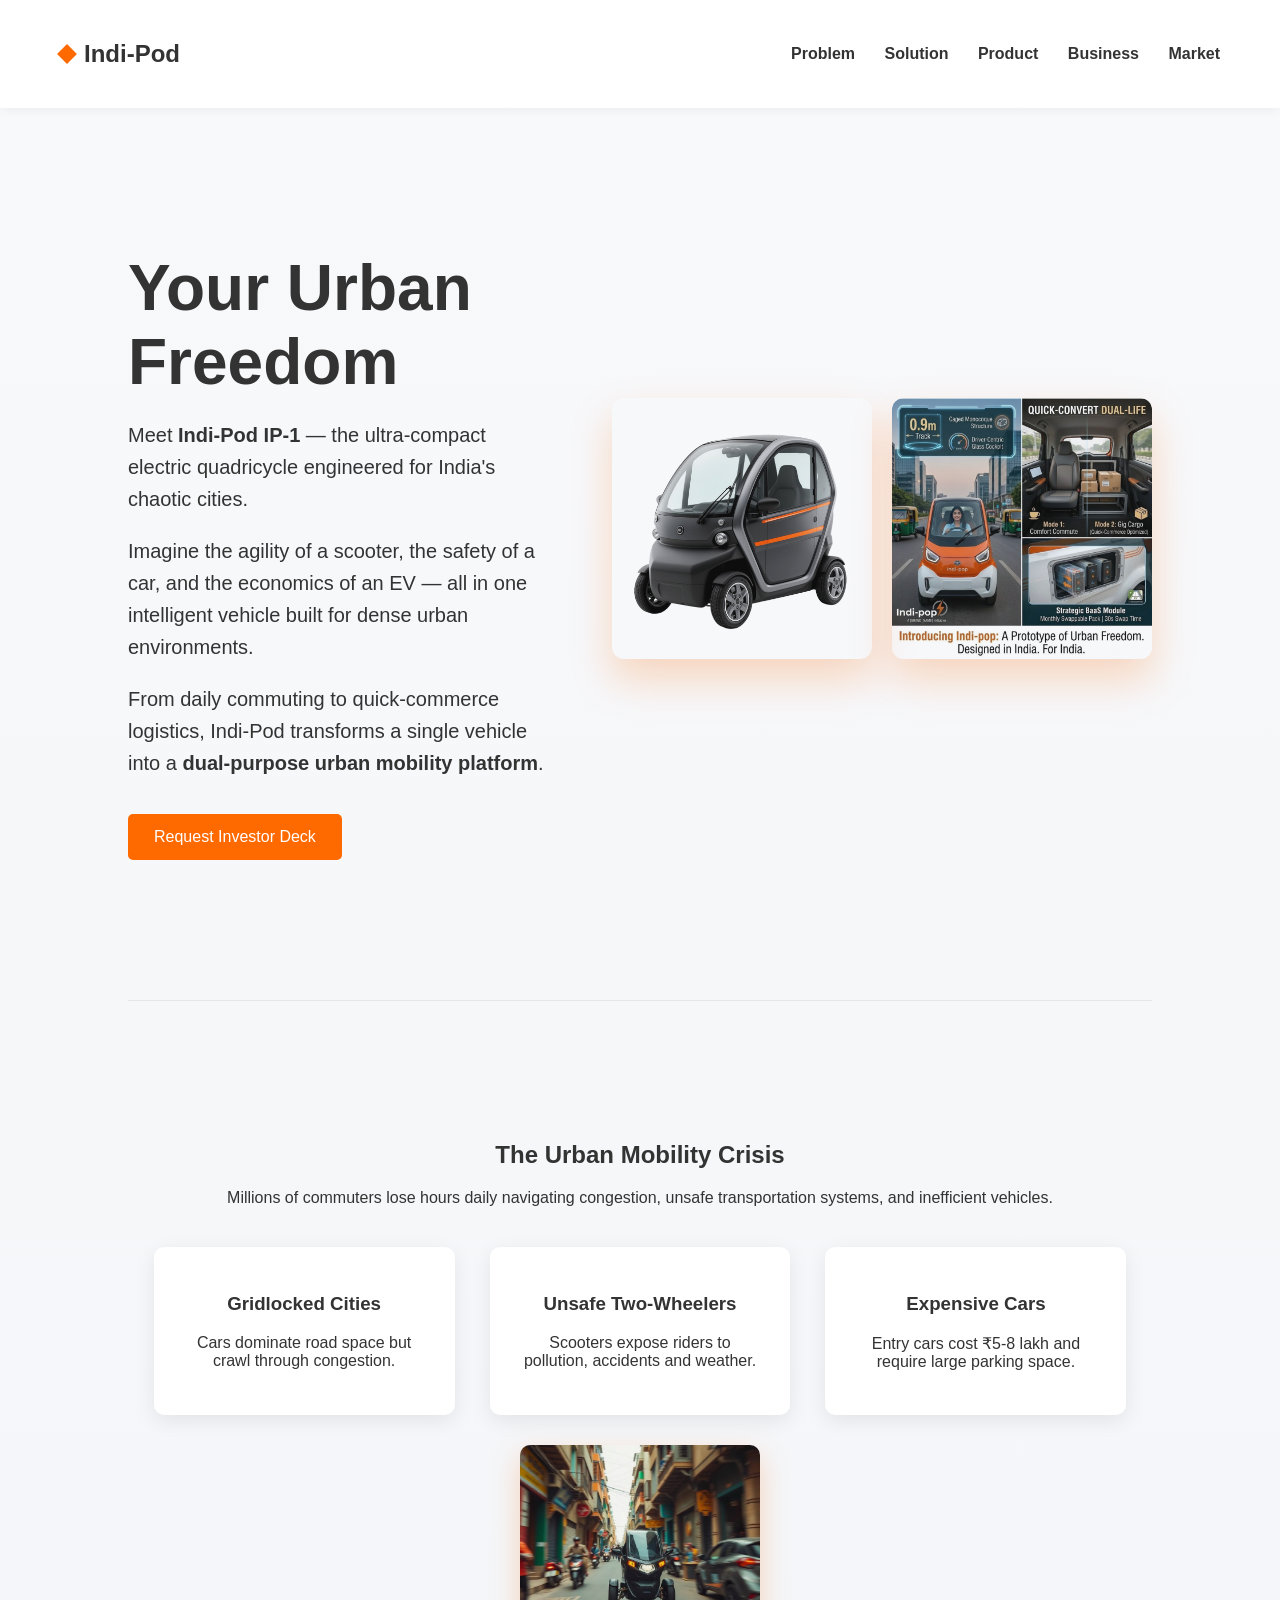
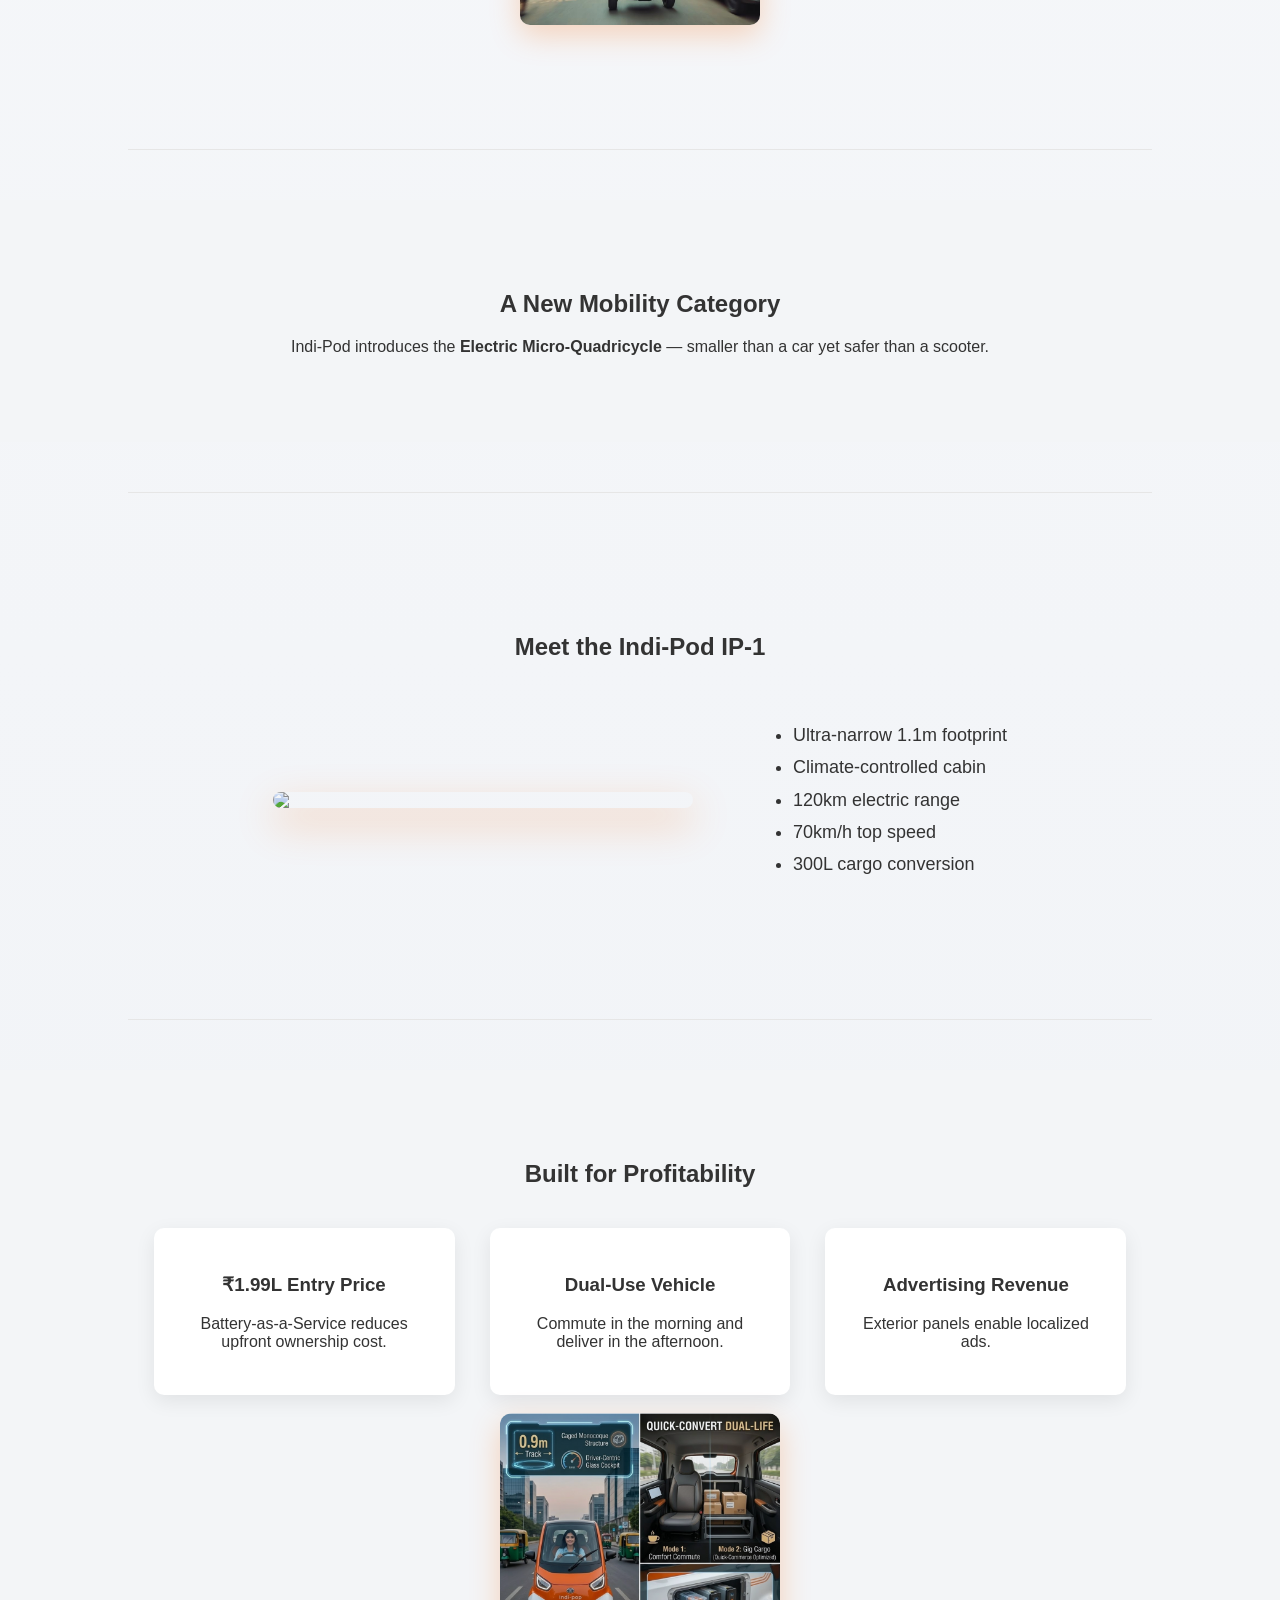
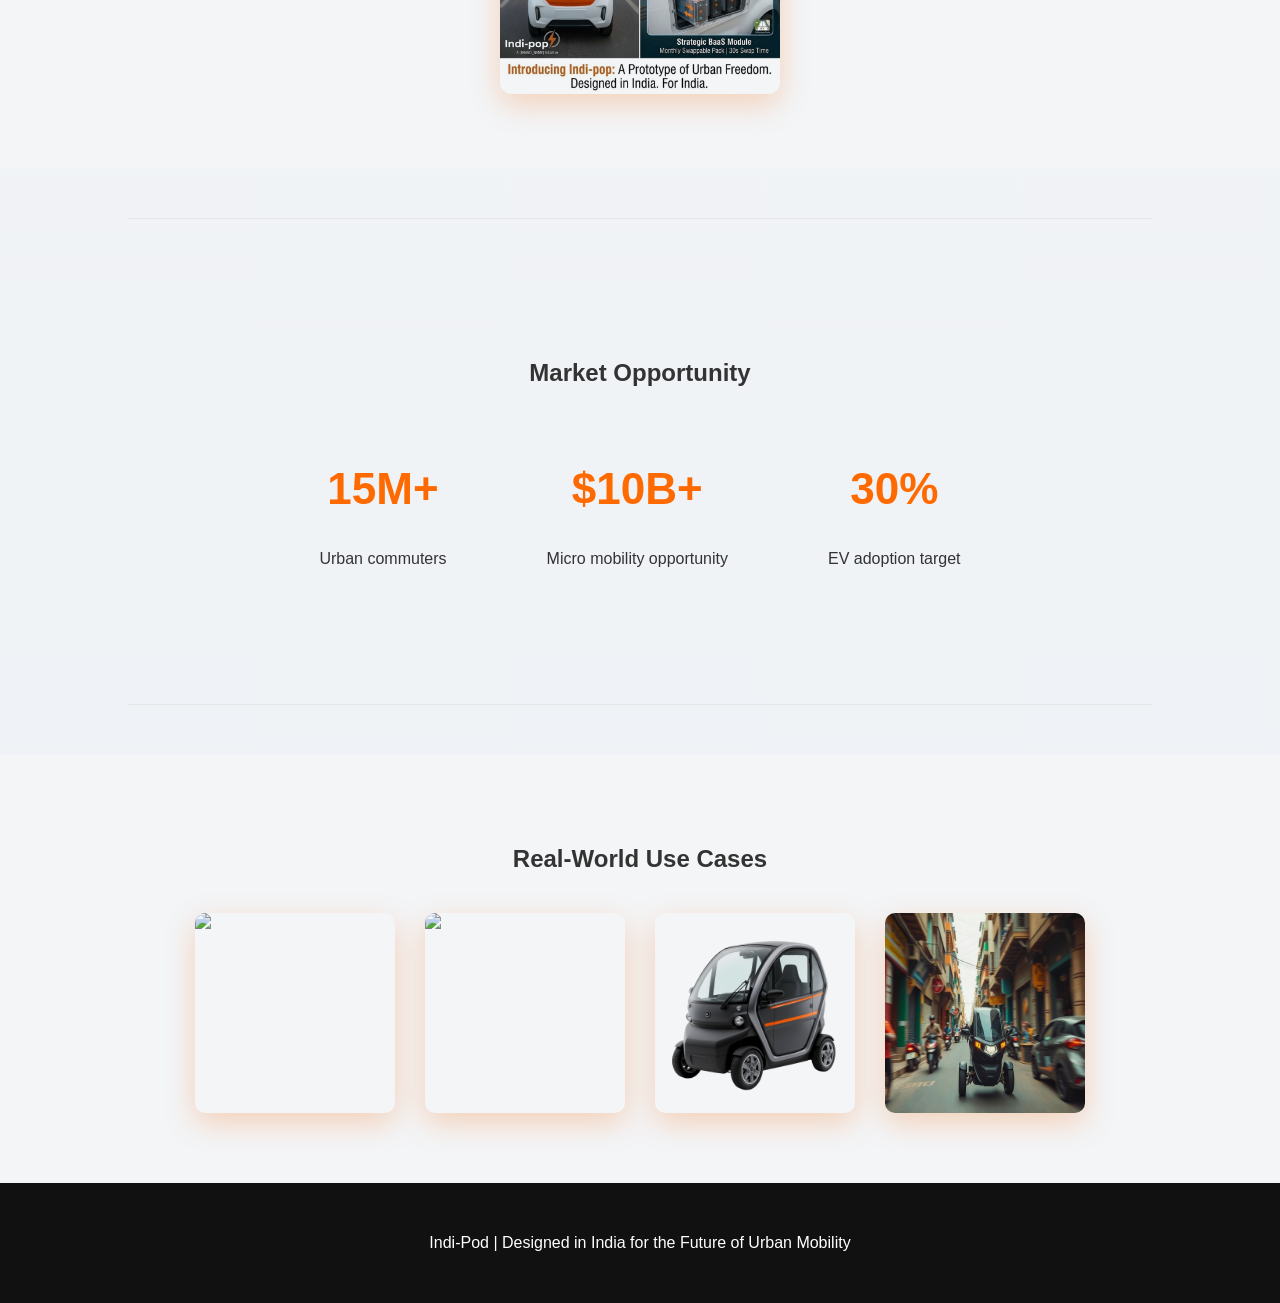
==== commit 0e9df9e0: "index.html" ====
--- a/index.html
+++ b/index.html
@@ -1,95 +1,79 @@
 <!DOCTYPE html>
-<html>
+<html lang="en">
 
 <head>
 
-<meta name="viewport" content="width=device-width, initial-scale=1">
-<title>Indi-Pod IP-1</title>
-
-<link href="https://fonts.googleapis.com/css2?family=Inter:wght@300;400;600;800&display=swap" rel="stylesheet">
+<meta charset="UTF-8">
+<meta name="viewport" content="width=device-width, initial-scale=1.0">
+
+<title>Indi-Pod IP-1 | Reinventing Urban Mobility</title>
 
 <style>
 
 body{
-font-family:Inter, sans-serif;
+font-family: Arial, Helvetica, sans-serif;
 margin:0;
-background:#f6f7f9;
-color:#1e293b;
-scroll-behavior:smooth;
+background:linear-gradient(180deg,#f8f9fb,#eef1f5);
+color:#333;
 }
 
 /* NAVBAR */
 
-nav{
+.navbar{
 display:flex;
 justify-content:space-between;
-align-items:center;
-padding:20px 80px;
+padding:20px 60px;
 background:white;
-box-shadow:0 2px 12px rgba(0,0,0,0.05);
+box-shadow:0 2px 10px rgba(0,0,0,0.05);
 position:sticky;
 top:0;
 z-index:10;
-}
-
-nav h2{
-font-weight:800;
-}
-
-nav a{
-margin-left:30px;
+align-items:center;
+}
+
+.logo{
+display:flex;
+align-items:center;
+gap:10px;
+}
+
+.diamond{
+width:14px;
+height:14px;
+background:#ff6a00;
+transform:rotate(45deg);
+}
+
+.navbar a{
+margin-left:25px;
 text-decoration:none;
-color:#475569;
-font-weight:500;
-}
-
-.cta{
-background:#ff6a00;
-color:white;
-padding:10px 18px;
-border-radius:8px;
+color:#333;
+font-weight:600;
 }
 
 /* HERO */
 
 .hero{
-
-display:flex;
+display:flex;
+align-items:center;
 justify-content:space-between;
-align-items:center;
-padding:120px 10%;
+padding:90px 10%;
 gap:60px;
-
-}
-
-.hero h1{
-font-size:68px;
-line-height:1.05;
+}
+
+.hero-left{
+max-width:540px;
+}
+
+.hero-left h1{
+font-size:64px;
 margin-bottom:20px;
 }
 
-.hero p{
+.hero-left p{
 font-size:20px;
-color:#64748b;
-max-width:600px;
-}
-
-.hero strong{
-color:#0f172a;
-}
-
-.hero-buttons{
-margin-top:25px;
-}
-
-button{
-background:#ff6a00;
-border:none;
-padding:16px 28px;
-color:white;
-font-weight:600;
-border-radius:10px;
-cursor:pointer;
+line-height:1.6;
+margin-bottom:20px;
 }
 
 .hero-images{
@@ -100,204 +84,418 @@
 .hero-images img{
 width:260px;
 border-radius:12px;
-box-shadow:0 20px 40px rgba(0,0,0,0.12);
-animation:float 4s ease-in-out infinite;
-}
-
-@keyframes float{
-0%{transform:translateY(0)}
-50%{transform:translateY(-12px)}
-100%{transform:translateY(0)}
+opacity:.95;
+mix-blend-mode:multiply;
+box-shadow:0 20px 40px rgba(255,106,0,0.25);
+}
+
+/* BUTTON */
+
+button{
+background:#ff6a00;
+color:white;
+padding:14px 26px;
+border:none;
+font-size:16px;
+cursor:pointer;
+border-radius:5px;
+margin-top:15px;
+}
+
+/* SECTIONS */
+
+.section{
+padding:70px 12%;
+text-align:center;
+}
+
+.dark{
+background:#f3f5f7;
+}
+
+/* GRID */
+
+.grid{
+display:grid;
+grid-template-columns:repeat(auto-fit,minmax(250px,1fr));
+gap:35px;
+margin-top:40px;
+}
+
+.card{
+background:white;
+padding:28px;
+border-radius:10px;
+box-shadow:0 6px 20px rgba(0,0,0,0.08);
+}
+
+/* PRODUCT */
+
+.product{
+display:flex;
+align-items:center;
+justify-content:center;
+gap:60px;
+margin-top:40px;
+}
+
+.product img{
+width:420px;
+border-radius:12px;
+mix-blend-mode:multiply;
+box-shadow:0 15px 40px rgba(255,106,0,0.3);
+}
+
+/* STATS */
+
+.stats{
+display:flex;
+justify-content:center;
+gap:100px;
+margin-top:40px;
+}
+
+.stats h1{
+color:#ff6a00;
+font-size:44px;
+}
+
+/* USE CASE */
+
+.usecases{
+display:flex;
+justify-content:center;
+gap:30px;
+margin-top:40px;
+flex-wrap:wrap;
+}
+
+.usecases img{
+width:200px;
+border-radius:10px;
+mix-blend-mode:multiply;
+box-shadow:0 10px 30px rgba(255,106,0,0.25);
+}
+
+/* CRISIS IMAGE */
+
+.problem-img{
+margin-top:30px;
+width:240px;
+border-radius:10px;
+mix-blend-mode:multiply;
+box-shadow:0 10px 30px rgba(255,106,0,0.25);
 }
 
 /* DIVIDER */
 
 .divider{
 height:1px;
-background:#e2e8f0;
-margin:100px 10%;
-}
-
-/* PROBLEM */
-
-section{
-padding:100px 10%;
-}
-
-.problem-grid{
-
-display:grid;
-grid-template-columns:repeat(3,1fr);
-gap:30px;
-margin-top:40px;
-
-}
-
-.card{
-
-background:white;
+background:#e6e6e6;
+margin:50px auto;
+width:80%;
+}
+
+/* FOOTER */
+
+footer{
+text-align:center;
 padding:35px;
-border-radius:16px;
-box-shadow:0 10px 30px rgba(0,0,0,0.06);
-transition:transform .3s;
-
-}
-
-.card:hover{
-transform:translateY(-8px);
-}
-
-.number{
-color:#ff6a00;
-font-weight:800;
-margin-bottom:10px;
-}
-
-/* ENGINEERING */
-
-.engineering{
-
-display:flex;
-gap:80px;
-align-items:center;
-
-}
-
-.engineering img{
-
-width:450px;
-border-radius:20px;
-
-}
-
-.spec{
-
-display:flex;
-justify-content:space-between;
-padding:18px 0;
-border-bottom:1px solid #e2e8f0;
-
-}
-
-/* ECONOMICS */
-
-.economics-grid{
-
-display:grid;
-grid-template-columns:repeat(3,1fr);
-gap:30px;
-margin-top:40px;
-
-}
-
-/* USE CASE */
-
-.gallery{
-
-display:grid;
-grid-template-columns:repeat(3,1fr);
-gap:25px;
-margin-top:40px;
-
-}
-
-.gallery img{
-
-width:100%;
-border-radius:12px;
-box-shadow:0 15px 30px rgba(0,0,0,0.1);
-transition:transform .4s;
-
-}
-
-.gallery img:hover{
-
-transform:scale(1.05);
-
-}
-
-/* SCROLL ANIMATION */
-
-.fade{
-
-opacity:0;
-transform:translateY(40px);
-transition:all .8s ease;
-
-}
-
-.fade.show{
-
-opacity:1;
-transform:translateY(0);
-
+background:#111;
+color:white;
 }
 
 </style>
 
 </head>
 
+
 <body>
 
+
+<header class="navbar">
+
+<div class="logo">
+<div class="diamond"></div>
+<h2>Indi-Pod</h2>
+</div>
+
 <nav>
-
-<h2>Indi-Pod</h2>
-
-<div>
-
 <a href="#problem">Problem</a>
 <a href="#solution">Solution</a>
 <a href="#product">Product</a>
 <a href="#business">Business</a>
 <a href="#market">Market</a>
-
-<a class="cta" href="investor.html">Investor Deck</a>
-
-</div>
-
 </nav>
 
+</header>
+
+
 
 <!-- HERO -->
 
-<section class="hero fade">
+<section class="hero">
+
+<div class="hero-left">
+
+<h1>Your Urban Freedom</h1>
+
+<p>
+
+Meet <b>Indi-Pod IP-1</b> — the ultra-compact electric quadricycle engineered for India's chaotic cities.
+
+</p>
+
+<p>
+
+Imagine the agility of a scooter, the safety of a car, and the economics of an EV — all in one intelligent vehicle built for dense urban environments.
+
+</p>
+
+<p>
+
+From daily commuting to quick-commerce logistics, Indi-Pod transforms a single vehicle into a <b>dual-purpose urban mobility platform</b>.
+
+</p>
+
+<a href="investor.html">
+<button>Request Investor Deck</button>
+</a>
+
+</div>
+
+<div class="hero-images">
+
+<img src="images/ad5.png">
+<img src="images/prototype.png">
+
+</div>
+
+</section>
+
+
+
+<div class="divider"></div>
+
+
+
+<!-- PROBLEM -->
+
+<section id="problem" class="section">
+
+<h2>The Urban Mobility Crisis</h2>
+
+<p>
+
+Millions of commuters lose hours daily navigating congestion, unsafe transportation systems, and inefficient vehicles.
+
+</p>
+
+<div class="grid">
+
+<div class="card">
+
+<h3>Gridlocked Cities</h3>
+
+<p>
+
+Cars dominate road space but crawl through congestion.
+
+</p>
+
+</div>
+
+<div class="card">
+
+<h3>Unsafe Two-Wheelers</h3>
+
+<p>
+
+Scooters expose riders to pollution, accidents and weather.
+
+</p>
+
+</div>
+
+<div class="card">
+
+<h3>Expensive Cars</h3>
+
+<p>
+
+Entry cars cost ₹5-8 lakh and require large parking space.
+
+</p>
+
+</div>
+
+</div>
+
+<img class="problem-img" src="images/ad6.png">
+
+</section>
+
+
+
+<div class="divider"></div>
+
+
+
+<!-- SOLUTION -->
+
+<section id="solution" class="section dark">
+
+<h2>A New Mobility Category</h2>
+
+<p>
+
+Indi-Pod introduces the <b>Electric Micro-Quadricycle</b> — smaller than a car yet safer than a scooter.
+
+</p>
+
+</section>
+
+
+
+<div class="divider"></div>
+
+
+
+<!-- PRODUCT -->
+
+<section id="product" class="section">
+
+<h2>Meet the Indi-Pod IP-1</h2>
+
+<div class="product">
+
+<img src="images/ad3.png">
 
 <div>
 
-<h1>Your Urban<br>Freedom</h1>
-
-<p>
-
-Meet <strong>Indi-Pod IP-1</strong> — the ultra-compact electric quadricycle engineered for India's chaotic urban environments.
-
-</p>
-
-<p>
-
-Combining the <strong>agility of a scooter</strong>, the <strong>safety of a car</strong>, and the <strong>economics of an EV</strong>, Indi-Pod redefines how cities move. Built specifically for dense streets, unpredictable traffic, and last-mile logistics.
-
-</p>
-
-<p>
-
-From daily commutes to quick-commerce deliveries, the Indi-Pod transforms a single vehicle into a **dual-purpose urban mobility platform**.
-
-</p>
-
-<div class="hero-buttons">
-
-<a href="investor.html">
-
-<button>Request Investor Deck</button>
-
-</a>
-
-</div>
-
-</div>
-
-<div class="hero-images">
-
+<ul style="text-align:left;font-size:18px;line-height:1.8">
+
+<li>Ultra-narrow 1.1m footprint</li>
+<li>Climate-controlled cabin</li>
+<li>120km electric range</li>
+<li>70km/h top speed</li>
+<li>300L cargo conversion</li>
+
+</ul>
+
+</div>
+
+</div>
+
+</section>
+
+
+
+<div class="divider"></div>
+
+
+
+<!-- BUSINESS -->
+
+<section id="business" class="section dark">
+
+<h2>Built for Profitability</h2>
+
+<div class="grid">
+
+<div class="card">
+
+<h3>₹1.99L Entry Price</h3>
+
+<p>
+
+Battery-as-a-Service reduces upfront ownership cost.
+
+</p>
+
+</div>
+
+<div class="card">
+
+<h3>Dual-Use Vehicle</h3>
+
+<p>
+
+Commute in the morning and deliver in the afternoon.
+
+</p>
+
+</div>
+
+<div class="card">
+
+<h3>Advertising Revenue</h3>
+
+<p>
+
+Exterior panels enable localized ads.
+
+</p>
+
+</div>
+
+</div>
+
+<br>
+
+<img style="width:280px;border-radius:12px;mix-blend-mode:multiply;box-shadow:0 10px 30px rgba(255,106,0,0.25);" src="images/prototype.png">
+
+</section>
+
+
+
+<div class="divider"></div>
+
+
+
+<!-- MARKET -->
+
+<section id="market" class="section">
+
+<h2>Market Opportunity</h2>
+
+<div class="stats">
+
+<div>
+<h1>15M+</h1>
+<p>Urban commuters</p>
+</div>
+
+<div>
+<h1>$10B+</h1>
+<p>Micro mobility opportunity</p>
+</div>
+
+<div>
+<h1>30%</h1>
+<p>EV adoption target</p>
+</div>
+
+</div>
+
+</section>
+
+
+
+<div class="divider"></div>
+
+
+
+<!-- USE CASES -->
+
+<section class="section dark">
+
+<h2>Real-World Use Cases</h2>
+
+<div class="usecases">
+
+<img src="images/ad1.png">
+<img src="images/ad2.png">
 <img src="images/ad5.png">
 <img src="images/ad6.png">
 
@@ -306,222 +504,17 @@
 </section>
 
 
-<div class="divider"></div>
-
-
-<!-- PROBLEM -->
-
-<section id="problem" class="fade">
-
-<h1>The Crisis of Congestion</h1>
-
-<p style="color:#64748b; max-width:700px">
-
-Urban infrastructure is struggling to keep up with explosive growth. Traditional vehicles are either too large for crowded roads or too unsafe for daily commuting.
-
-</p>
-
-<div class="problem-grid">
-
-<div class="card">
-
-<div class="number">01</div>
-
-<h3>Spatial Inefficiency</h3>
-
-<p>
-
-Cars occupy excessive road space while transporting only 1-2 passengers.
-
-</p>
-
-</div>
-
-<div class="card">
-
-<div class="number">02</div>
-
-<h3>Exposure Risk</h3>
-
-<p>
-
-Two-wheelers expose riders to accidents, pollution, and extreme weather.
-
-</p>
-
-</div>
-
-<div class="card">
-
-<div class="number">03</div>
-
-<h3>CAPEX Barrier</h3>
-
-<p>
-
-Entry-level cars remain unaffordable for millions of urban commuters.
-
-</p>
-
-</div>
-
-</div>
-
-</section>
-
-
-<div class="divider"></div>
-
-
-<!-- ENGINEERING -->
-
-<section id="product" class="fade">
-
-<h1>Built for the Chaos</h1>
-
-<div class="engineering">
-
-<img src="images/ad4.png">
-
-<div>
-
-<div class="spec">
-
-<span>Vehicle Width</span>
-<b>1.1m Lane-Splitting Design</b>
-
-</div>
-
-<div class="spec">
-
-<span>Top Speed</span>
-<b>70 km/h</b>
-
-</div>
-
-<div class="spec">
-
-<span>Electric Range</span>
-<b>120 km</b>
-
-</div>
-
-<div class="spec">
-
-<span>Cargo Mode</span>
-<b>300L Convertible</b>
-
-</div>
-
-<div class="spec">
-
-<span>Climate Control</span>
-<b>Fully Enclosed Cabin</b>
-
-</div>
-
-</div>
-
-</div>
-
-</section>
-
-
-<div class="divider"></div>
-
-
-<!-- ECONOMICS -->
-
-<section id="business" class="fade">
-
-<h1>Built for Profitability</h1>
-
-<div class="economics-grid">
-
-<div class="card">
-
-<h3>₹1.99L Entry Price</h3>
-
-<p>
-
-Battery-as-a-Service dramatically lowers upfront ownership cost.
-
-</p>
-
-</div>
-
-<div class="card">
-
-<h3>Dual-Use Platform</h3>
-
-<p>
-
-Commute during the day and convert into delivery cargo mode in seconds.
-
-</p>
-
-</div>
-
-<div class="card">
-
-<h3>Advertising Revenue</h3>
-
-<p>
-
-Exterior panels become mobile geo-targeted ad inventory.
-
-</p>
-
-</div>
-
-</div>
-
-</section>
-
-
-<div class="divider"></div>
-
-
-<!-- USE CASE -->
-
-<section id="market" class="fade">
-
-<h1>Real-World Applications</h1>
-
-<p style="color:#64748b; max-width:700px">
-
-Indi-Pod is designed to support multiple real-world mobility scenarios across India's dense urban ecosystems.
-
-</p>
-
-<div class="gallery">
-
-<img src="images/ad1.png">
-<img src="images/ad2.png">
-<img src="images/ad3.png">
-<img src="images/prototype.png">
-
-</div>
-
-</section>
-
-
-<script>
-
-const observer=new IntersectionObserver(entries=>{
-entries.forEach(entry=>{
-if(entry.isIntersecting){
-entry.target.classList.add("show")
-}
-})
-})
-
-document.querySelectorAll(".fade").forEach(el=>{
-observer.observe(el)
-})
-
-</script>
+
+<footer>
+
+<p>
+
+Indi-Pod | Designed in India for the Future of Urban Mobility
+
+</p>
+
+</footer>
+
 
 </body>
-
 </html>
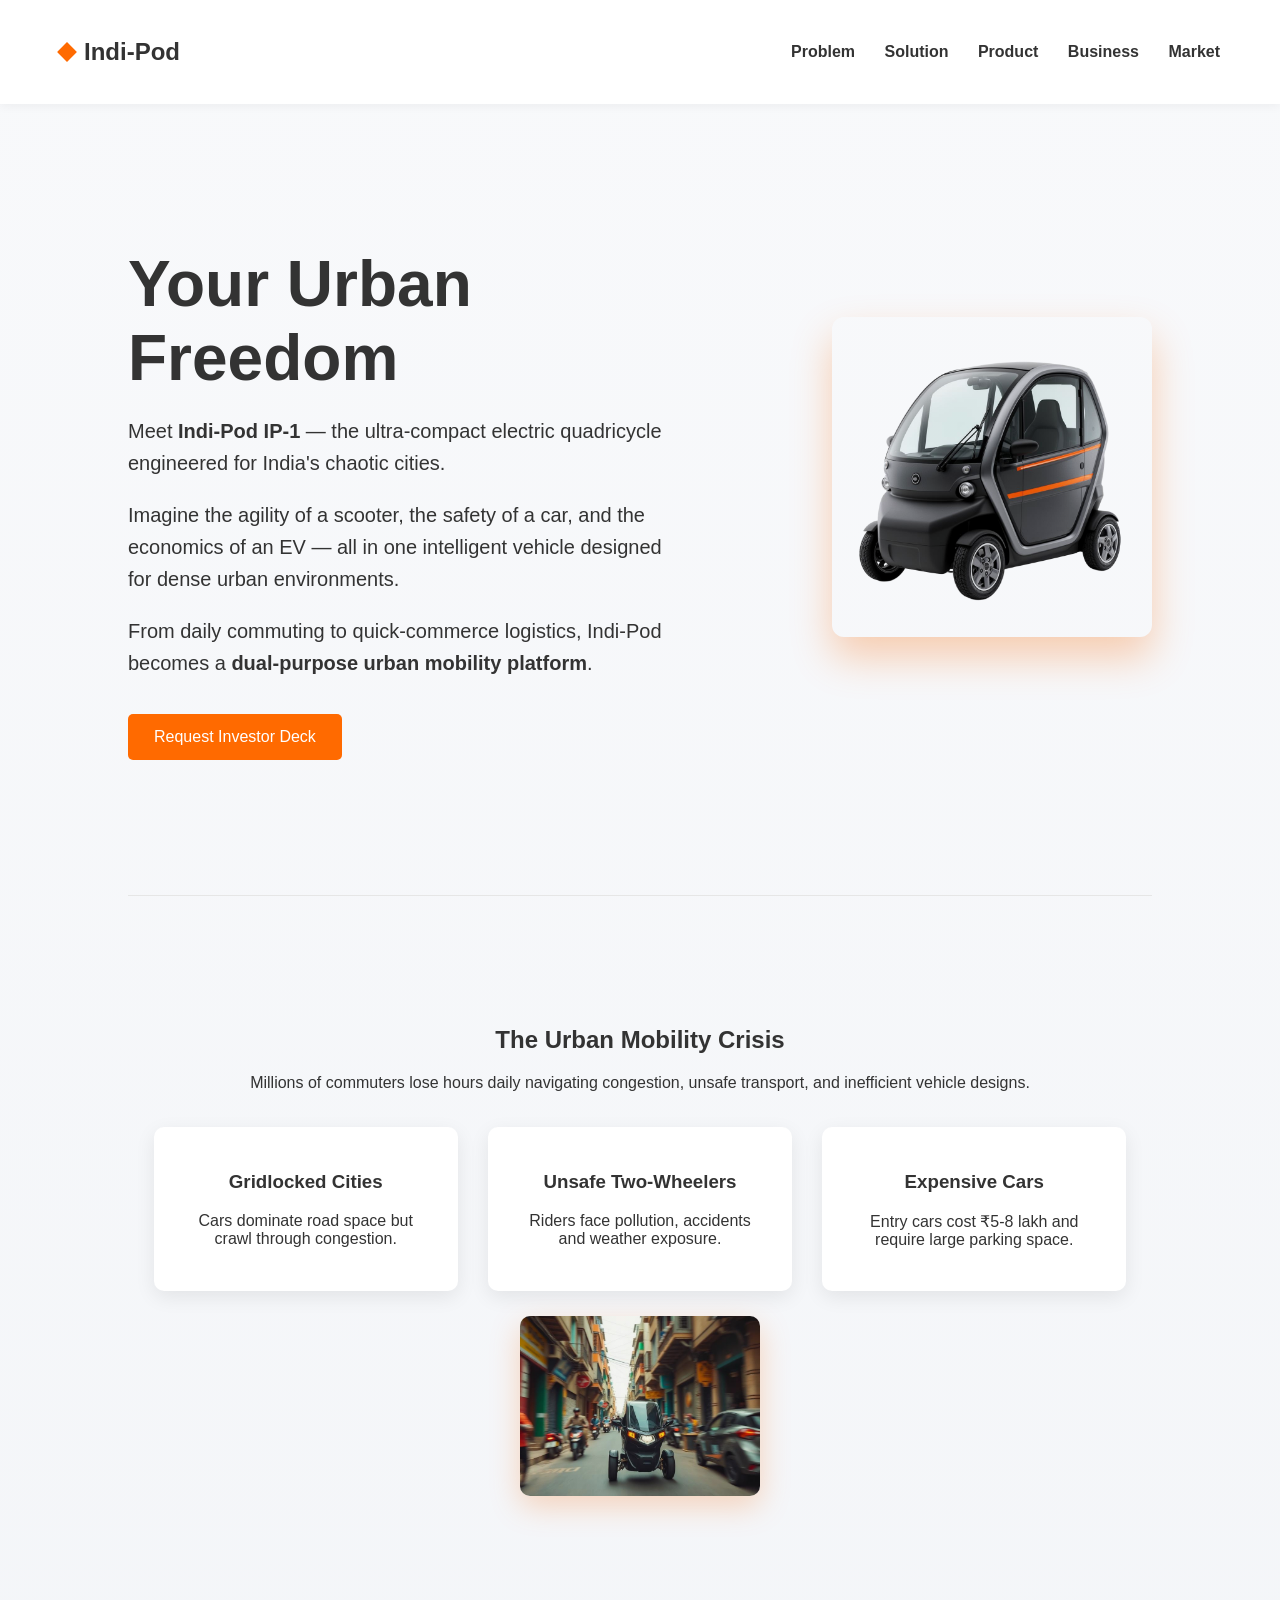
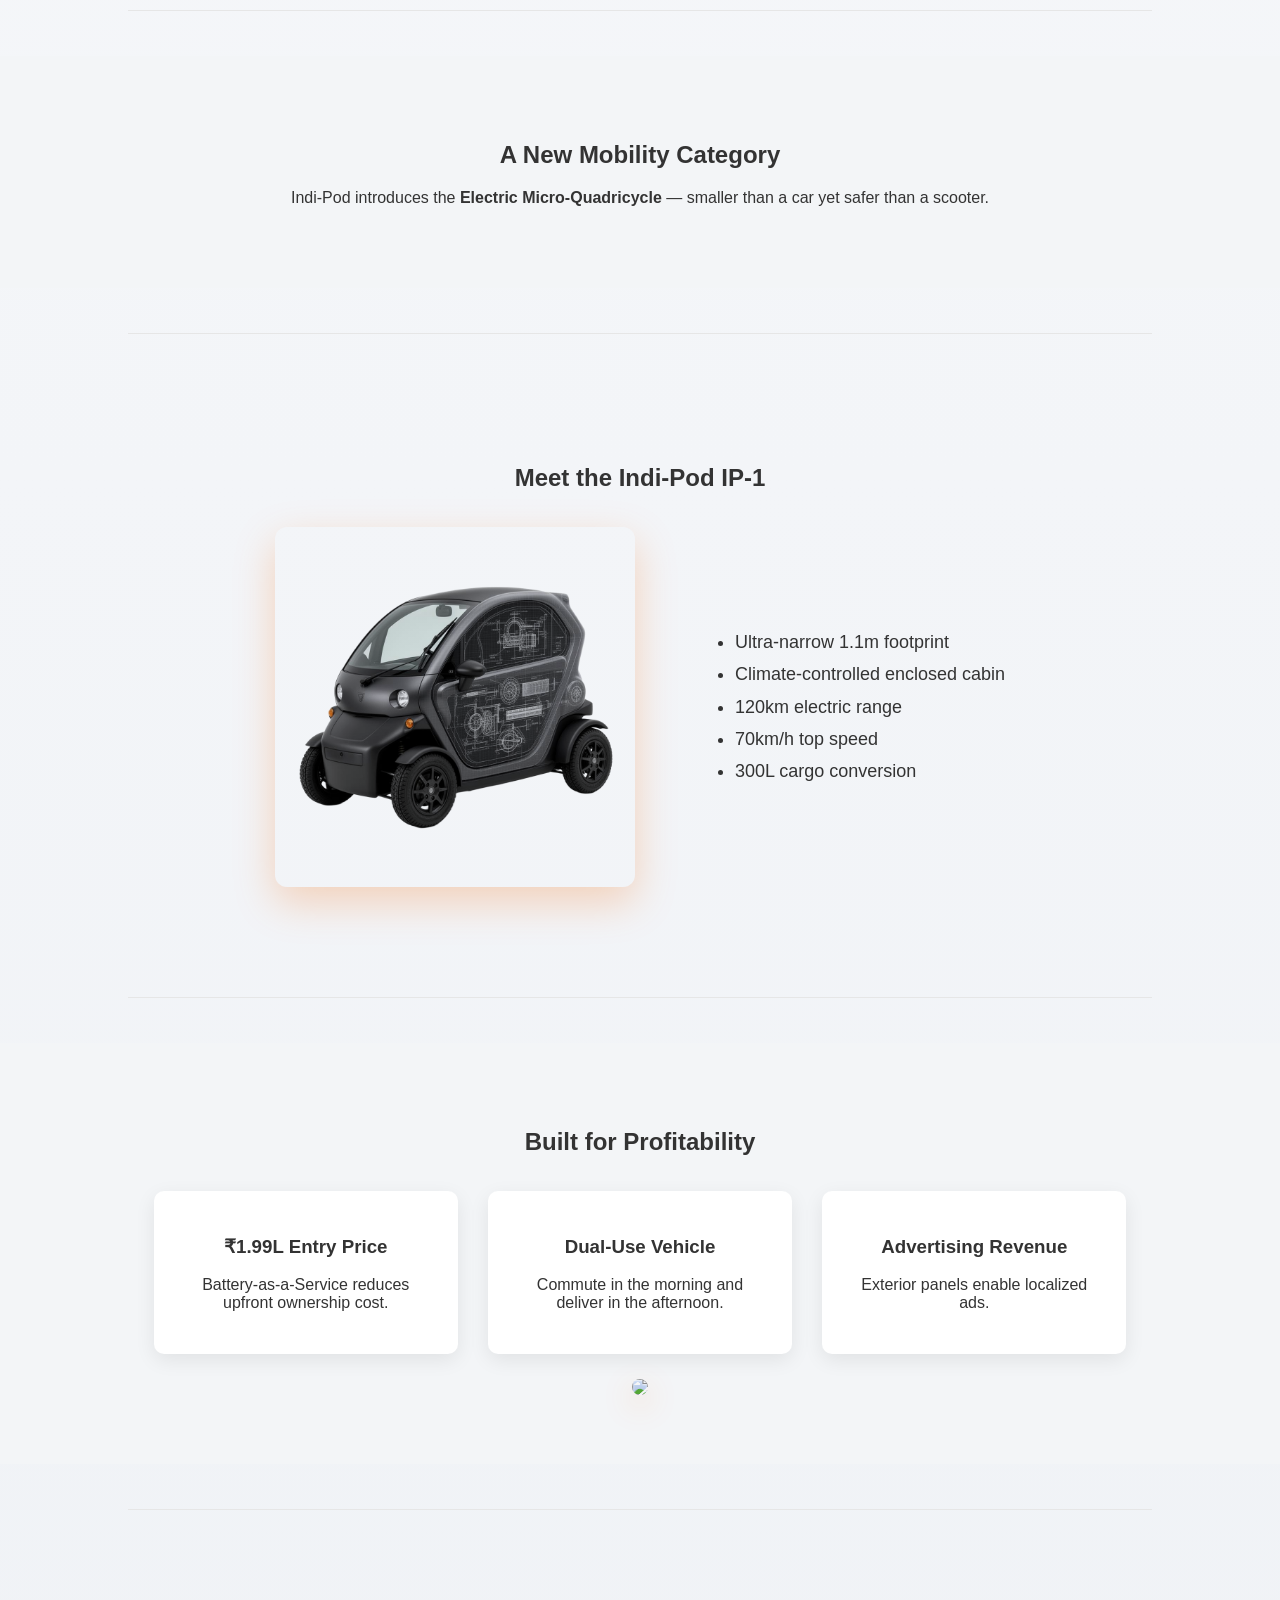
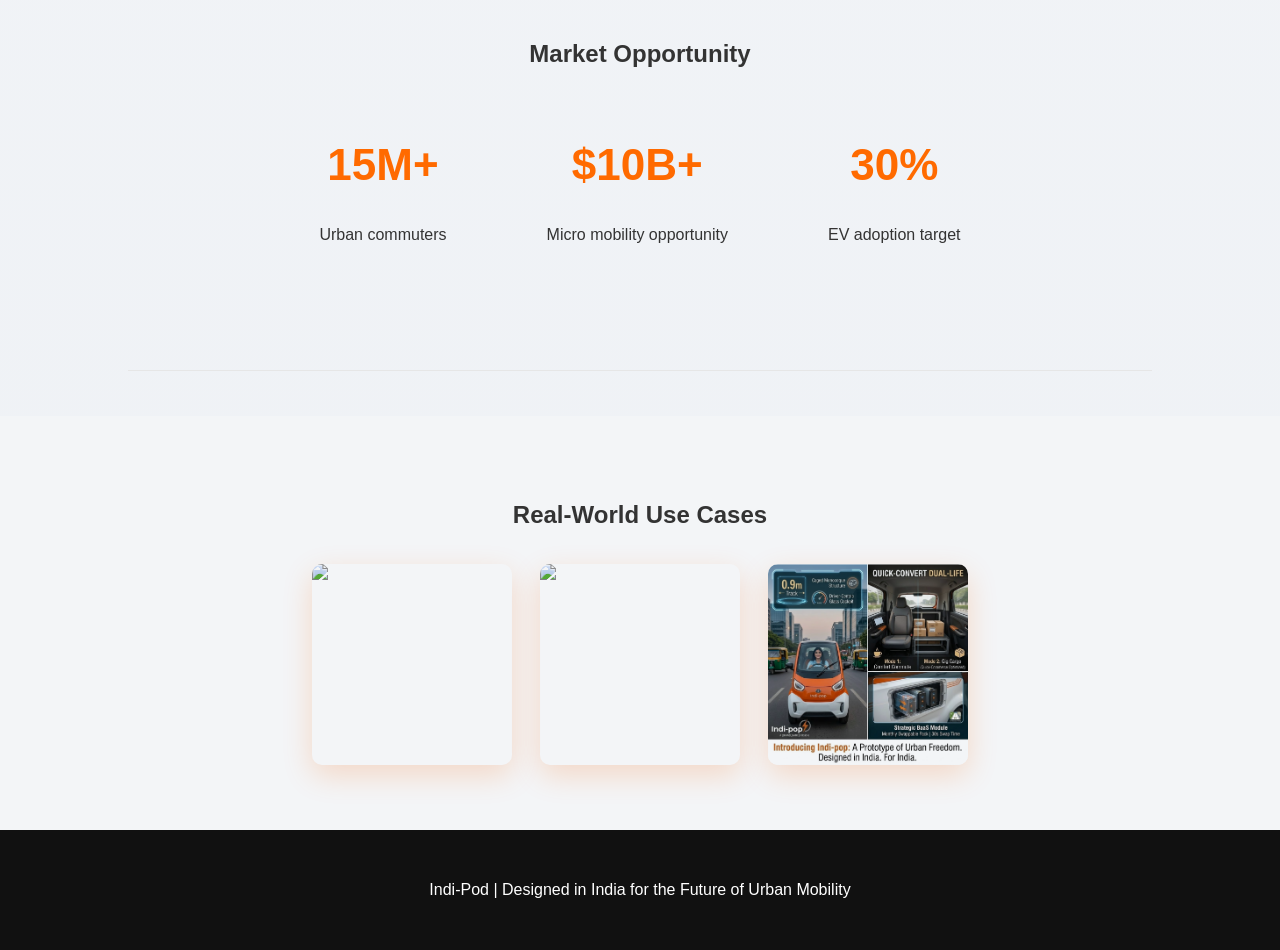
==== commit 4b0676fe: "index.html" ====
--- a/index.html
+++ b/index.html
@@ -11,7 +11,7 @@
 <style>
 
 body{
-font-family: Arial, Helvetica, sans-serif;
+font-family:Arial, Helvetica, sans-serif;
 margin:0;
 background:linear-gradient(180deg,#f8f9fb,#eef1f5);
 color:#333;
@@ -22,7 +22,7 @@
 .navbar{
 display:flex;
 justify-content:space-between;
-padding:20px 60px;
+padding:18px 60px;
 background:white;
 box-shadow:0 2px 10px rgba(0,0,0,0.05);
 position:sticky;
@@ -76,17 +76,11 @@
 margin-bottom:20px;
 }
 
-.hero-images{
-display:flex;
-gap:20px;
-}
-
-.hero-images img{
-width:260px;
+.hero img{
+width:320px;
 border-radius:12px;
-opacity:.95;
 mix-blend-mode:multiply;
-box-shadow:0 20px 40px rgba(255,106,0,0.25);
+box-shadow:0 20px 40px rgba(255,106,0,0.3);
 }
 
 /* BUTTON */
@@ -105,7 +99,7 @@
 /* SECTIONS */
 
 .section{
-padding:70px 12%;
+padding:65px 12%;
 text-align:center;
 }
 
@@ -118,13 +112,13 @@
 .grid{
 display:grid;
 grid-template-columns:repeat(auto-fit,minmax(250px,1fr));
-gap:35px;
-margin-top:40px;
+gap:30px;
+margin-top:35px;
 }
 
 .card{
 background:white;
-padding:28px;
+padding:26px;
 border-radius:10px;
 box-shadow:0 6px 20px rgba(0,0,0,0.08);
 }
@@ -136,14 +130,14 @@
 align-items:center;
 justify-content:center;
 gap:60px;
-margin-top:40px;
+margin-top:35px;
 }
 
 .product img{
-width:420px;
+width:360px;
 border-radius:12px;
 mix-blend-mode:multiply;
-box-shadow:0 15px 40px rgba(255,106,0,0.3);
+box-shadow:0 15px 40px rgba(255,106,0,0.25);
 }
 
 /* STATS */
@@ -152,7 +146,7 @@
 display:flex;
 justify-content:center;
 gap:100px;
-margin-top:40px;
+margin-top:35px;
 }
 
 .stats h1{
@@ -160,13 +154,13 @@
 font-size:44px;
 }
 
-/* USE CASE */
+/* USE CASES */
 
 .usecases{
 display:flex;
 justify-content:center;
-gap:30px;
-margin-top:40px;
+gap:28px;
+margin-top:35px;
 flex-wrap:wrap;
 }
 
@@ -174,13 +168,13 @@
 width:200px;
 border-radius:10px;
 mix-blend-mode:multiply;
-box-shadow:0 10px 30px rgba(255,106,0,0.25);
-}
-
-/* CRISIS IMAGE */
-
-.problem-img{
-margin-top:30px;
+box-shadow:0 10px 30px rgba(255,106,0,0.2);
+}
+
+/* SECTION IMAGE */
+
+.section-img{
+margin-top:25px;
 width:240px;
 border-radius:10px;
 mix-blend-mode:multiply;
@@ -192,7 +186,7 @@
 .divider{
 height:1px;
 background:#e6e6e6;
-margin:50px auto;
+margin:45px auto;
 width:80%;
 }
 
@@ -208,7 +202,6 @@
 </style>
 
 </head>
-
 
 <body>
 
@@ -231,7 +224,6 @@
 </header>
 
 
-
 <!-- HERO -->
 
 <section class="hero">
@@ -248,13 +240,13 @@
 
 <p>
 
-Imagine the agility of a scooter, the safety of a car, and the economics of an EV — all in one intelligent vehicle built for dense urban environments.
-
-</p>
-
-<p>
-
-From daily commuting to quick-commerce logistics, Indi-Pod transforms a single vehicle into a <b>dual-purpose urban mobility platform</b>.
+Imagine the agility of a scooter, the safety of a car, and the economics of an EV — all in one intelligent vehicle designed for dense urban environments.
+
+</p>
+
+<p>
+
+From daily commuting to quick-commerce logistics, Indi-Pod becomes a <b>dual-purpose urban mobility platform</b>.
 
 </p>
 
@@ -264,19 +256,12 @@
 
 </div>
 
-<div class="hero-images">
-
 <img src="images/ad5.png">
-<img src="images/prototype.png">
-
-</div>
-
-</section>
-
-
-
-<div class="divider"></div>
-
+
+</section>
+
+
+<div class="divider"></div>
 
 
 <!-- PROBLEM -->
@@ -287,7 +272,7 @@
 
 <p>
 
-Millions of commuters lose hours daily navigating congestion, unsafe transportation systems, and inefficient vehicles.
+Millions of commuters lose hours daily navigating congestion, unsafe transport, and inefficient vehicle designs.
 
 </p>
 
@@ -297,11 +282,7 @@
 
 <h3>Gridlocked Cities</h3>
 
-<p>
-
-Cars dominate road space but crawl through congestion.
-
-</p>
+<p>Cars dominate road space but crawl through congestion.</p>
 
 </div>
 
@@ -309,11 +290,7 @@
 
 <h3>Unsafe Two-Wheelers</h3>
 
-<p>
-
-Scooters expose riders to pollution, accidents and weather.
-
-</p>
+<p>Riders face pollution, accidents and weather exposure.</p>
 
 </div>
 
@@ -321,24 +298,18 @@
 
 <h3>Expensive Cars</h3>
 
-<p>
-
-Entry cars cost ₹5-8 lakh and require large parking space.
-
-</p>
-
-</div>
-
-</div>
-
-<img class="problem-img" src="images/ad6.png">
-
-</section>
-
-
-
-<div class="divider"></div>
-
+<p>Entry cars cost ₹5-8 lakh and require large parking space.</p>
+
+</div>
+
+</div>
+
+<img class="section-img" src="images/ad6.png">
+
+</section>
+
+
+<div class="divider"></div>
 
 
 <!-- SOLUTION -->
@@ -356,9 +327,7 @@
 </section>
 
 
-
-<div class="divider"></div>
-
+<div class="divider"></div>
 
 
 <!-- PRODUCT -->
@@ -369,14 +338,14 @@
 
 <div class="product">
 
-<img src="images/ad3.png">
+<img src="images/ad4.png">
 
 <div>
 
 <ul style="text-align:left;font-size:18px;line-height:1.8">
 
 <li>Ultra-narrow 1.1m footprint</li>
-<li>Climate-controlled cabin</li>
+<li>Climate-controlled enclosed cabin</li>
 <li>120km electric range</li>
 <li>70km/h top speed</li>
 <li>300L cargo conversion</li>
@@ -390,9 +359,7 @@
 </section>
 
 
-
-<div class="divider"></div>
-
+<div class="divider"></div>
 
 
 <!-- BUSINESS -->
@@ -407,11 +374,7 @@
 
 <h3>₹1.99L Entry Price</h3>
 
-<p>
-
-Battery-as-a-Service reduces upfront ownership cost.
-
-</p>
+<p>Battery-as-a-Service reduces upfront ownership cost.</p>
 
 </div>
 
@@ -419,11 +382,7 @@
 
 <h3>Dual-Use Vehicle</h3>
 
-<p>
-
-Commute in the morning and deliver in the afternoon.
-
-</p>
+<p>Commute in the morning and deliver in the afternoon.</p>
 
 </div>
 
@@ -431,26 +390,18 @@
 
 <h3>Advertising Revenue</h3>
 
-<p>
-
-Exterior panels enable localized ads.
-
-</p>
-
-</div>
-
-</div>
-
-<br>
-
-<img style="width:280px;border-radius:12px;mix-blend-mode:multiply;box-shadow:0 10px 30px rgba(255,106,0,0.25);" src="images/prototype.png">
-
-</section>
-
-
-
-<div class="divider"></div>
-
+<p>Exterior panels enable localized ads.</p>
+
+</div>
+
+</div>
+
+<img class="section-img" src="images/ad2.png">
+
+</section>
+
+
+<div class="divider"></div>
 
 
 <!-- MARKET -->
@@ -481,9 +432,7 @@
 </section>
 
 
-
-<div class="divider"></div>
-
+<div class="divider"></div>
 
 
 <!-- USE CASES -->
@@ -495,14 +444,12 @@
 <div class="usecases">
 
 <img src="images/ad1.png">
-<img src="images/ad2.png">
-<img src="images/ad5.png">
-<img src="images/ad6.png">
-
-</div>
-
-</section>
-
+<img src="images/ad3.png">
+<img src="images/prototype.png">
+
+</div>
+
+</section>
 
 
 <footer>
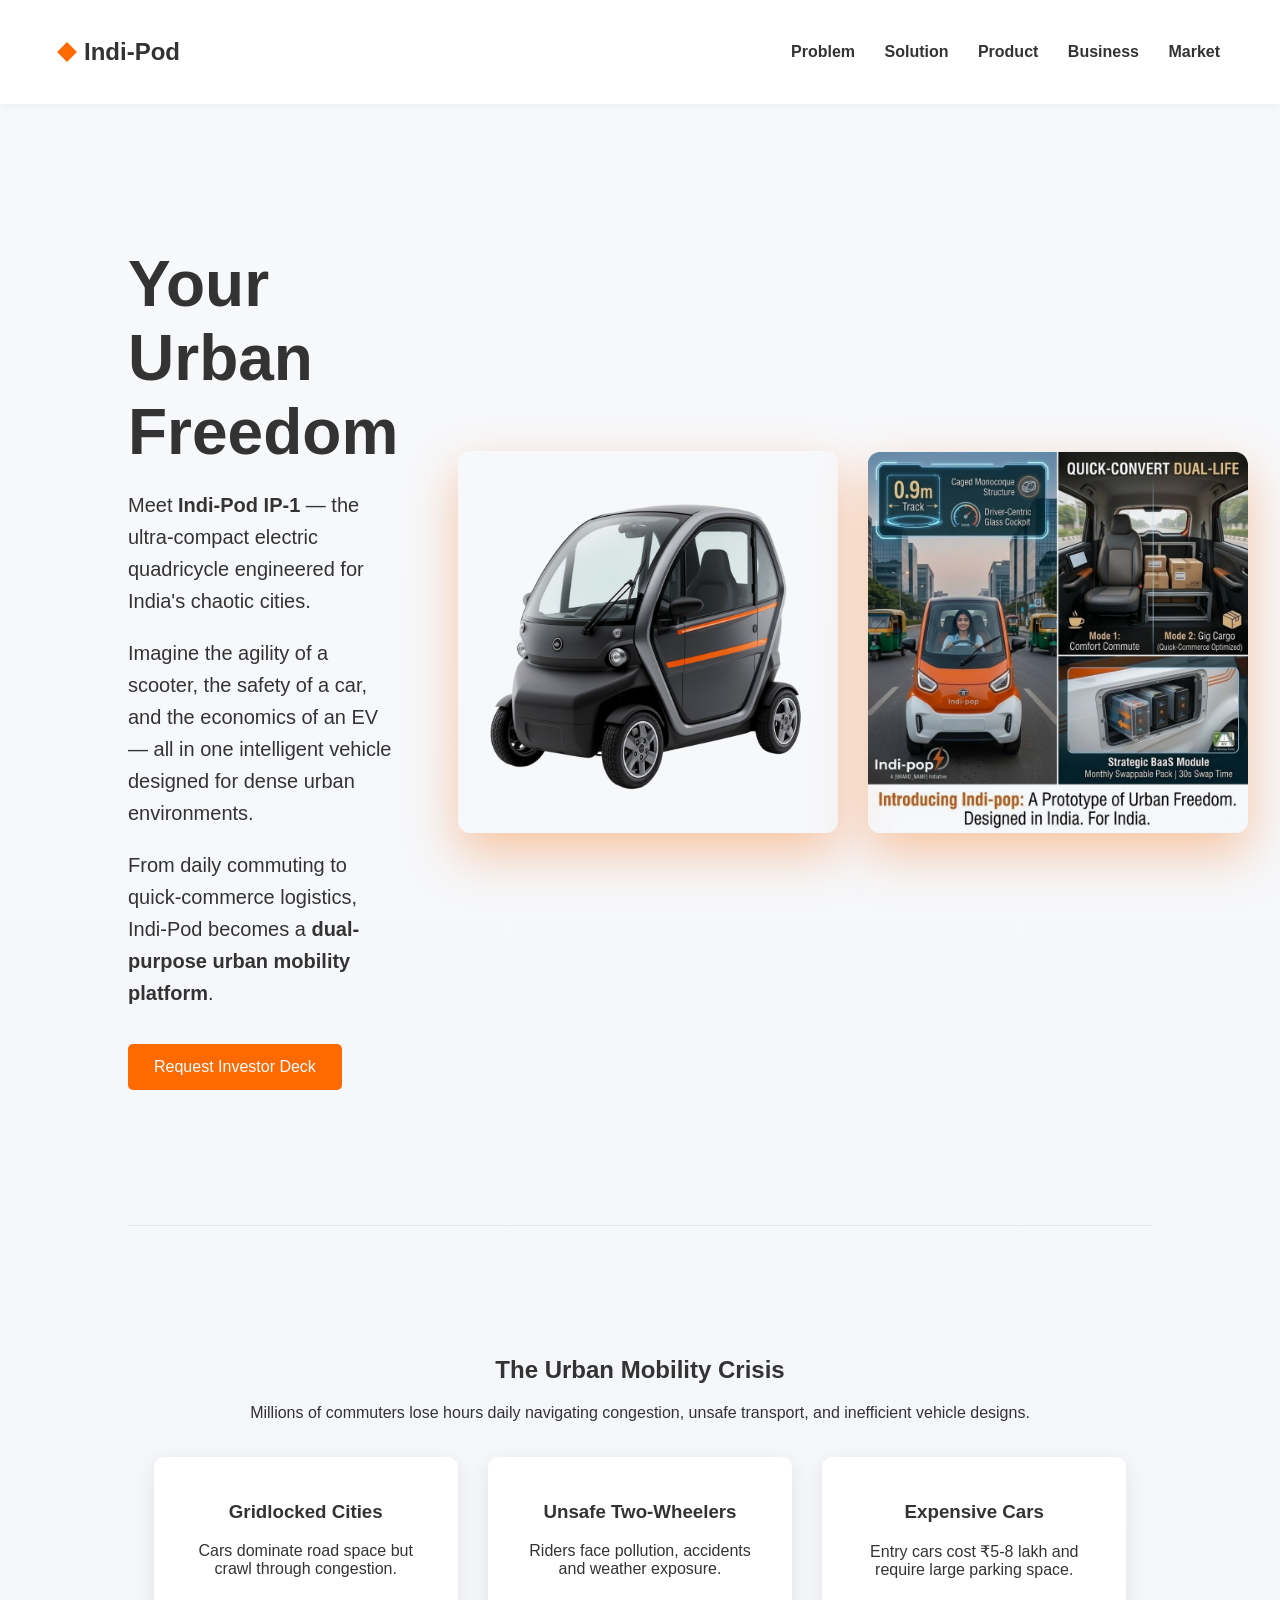
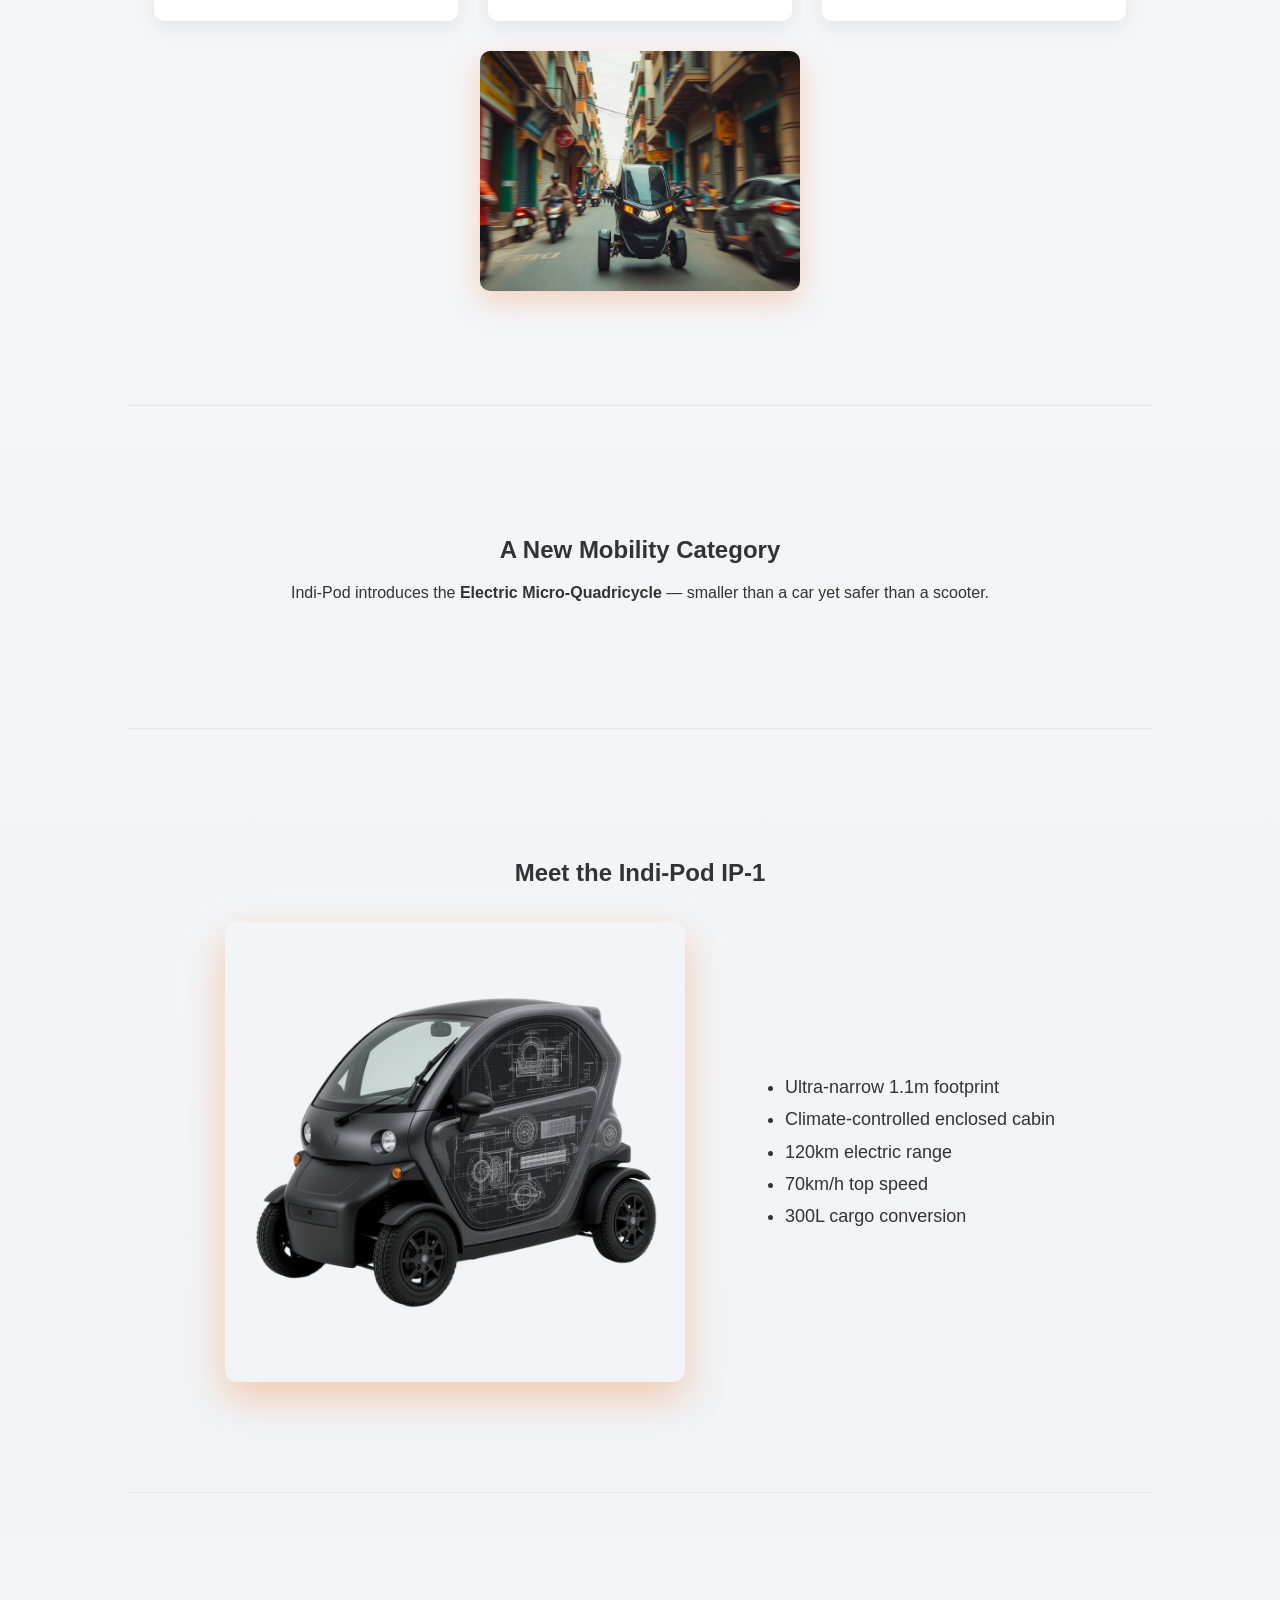
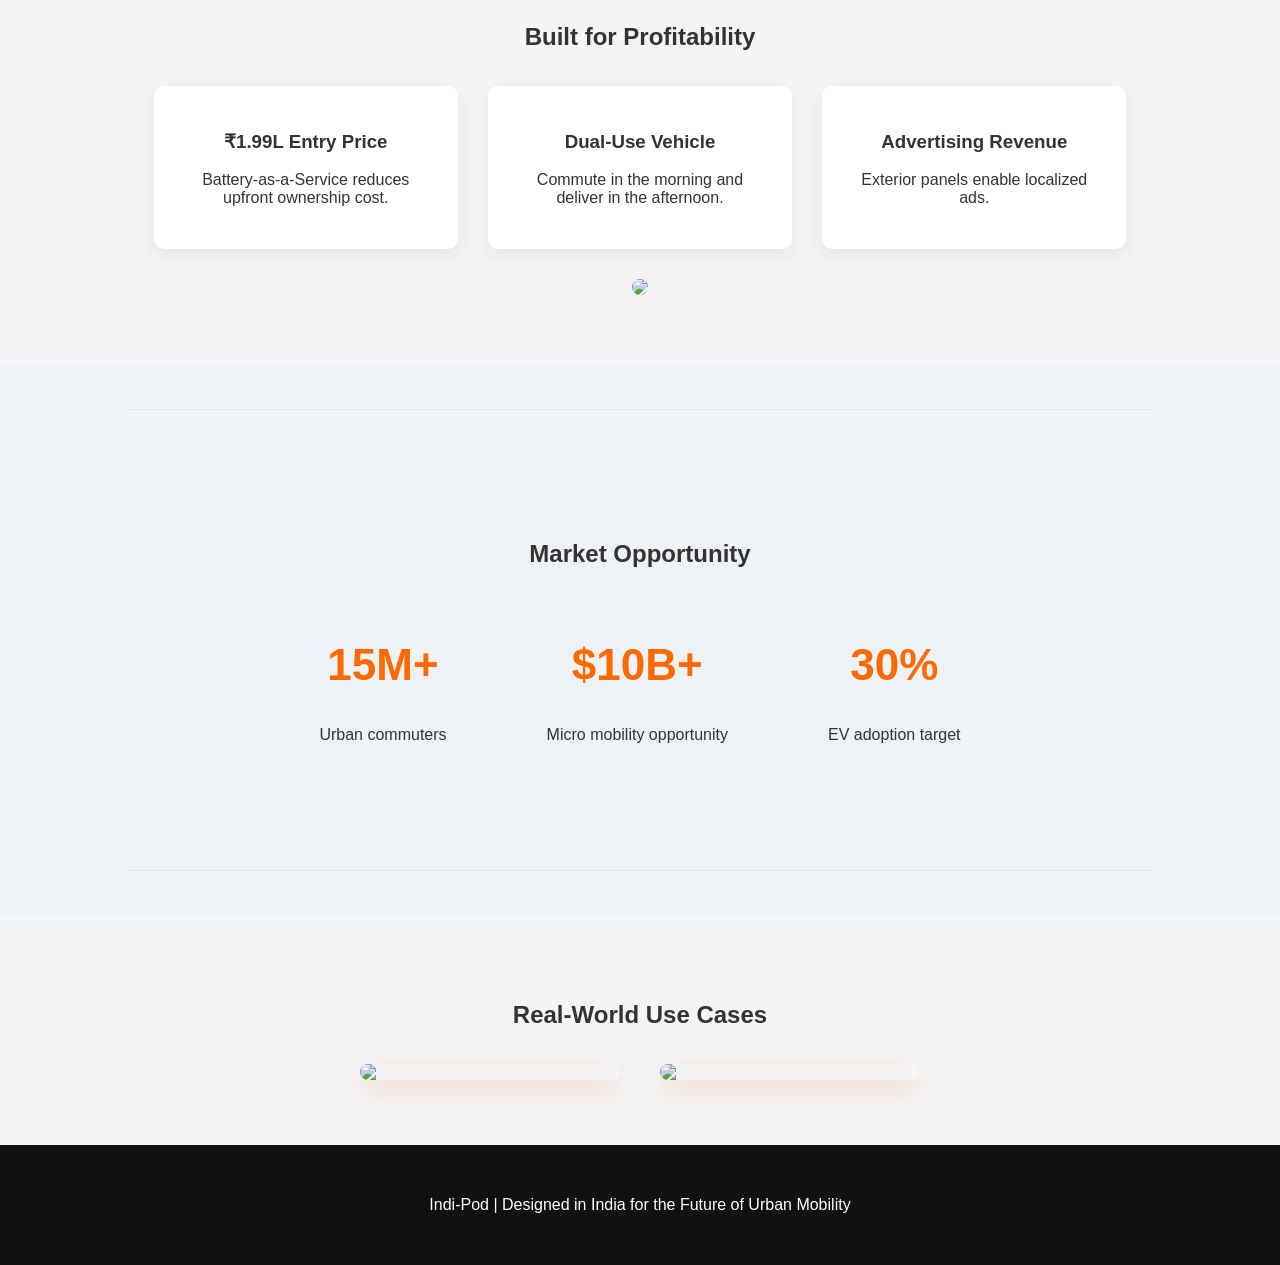
==== commit 6a6b2497: "index.html" ====
--- a/index.html
+++ b/index.html
@@ -76,11 +76,16 @@
 margin-bottom:20px;
 }
 
-.hero img{
-width:320px;
+.hero-images{
+display:flex;
+gap:30px;
+}
+
+.hero-images img{
+width:380px;
 border-radius:12px;
 mix-blend-mode:multiply;
-box-shadow:0 20px 40px rgba(255,106,0,0.3);
+box-shadow:0 20px 50px rgba(255,106,0,0.35);
 }
 
 /* BUTTON */
@@ -134,10 +139,10 @@
 }
 
 .product img{
-width:360px;
+width:460px;
 border-radius:12px;
 mix-blend-mode:multiply;
-box-shadow:0 15px 40px rgba(255,106,0,0.25);
+box-shadow:0 15px 40px rgba(255,106,0,0.3);
 }
 
 /* STATS */
@@ -159,23 +164,23 @@
 .usecases{
 display:flex;
 justify-content:center;
-gap:28px;
+gap:40px;
 margin-top:35px;
 flex-wrap:wrap;
 }
 
 .usecases img{
-width:200px;
+width:260px;
 border-radius:10px;
 mix-blend-mode:multiply;
-box-shadow:0 10px 30px rgba(255,106,0,0.2);
+box-shadow:0 10px 30px rgba(255,106,0,0.25);
 }
 
 /* SECTION IMAGE */
 
 .section-img{
-margin-top:25px;
-width:240px;
+margin-top:30px;
+width:320px;
 border-radius:10px;
 mix-blend-mode:multiply;
 box-shadow:0 10px 30px rgba(255,106,0,0.25);
@@ -256,7 +261,12 @@
 
 </div>
 
+<div class="hero-images">
+
 <img src="images/ad5.png">
+<img src="images/prototype.png">
+
+</div>
 
 </section>
 
@@ -445,7 +455,6 @@
 
 <img src="images/ad1.png">
 <img src="images/ad3.png">
-<img src="images/prototype.png">
 
 </div>
 
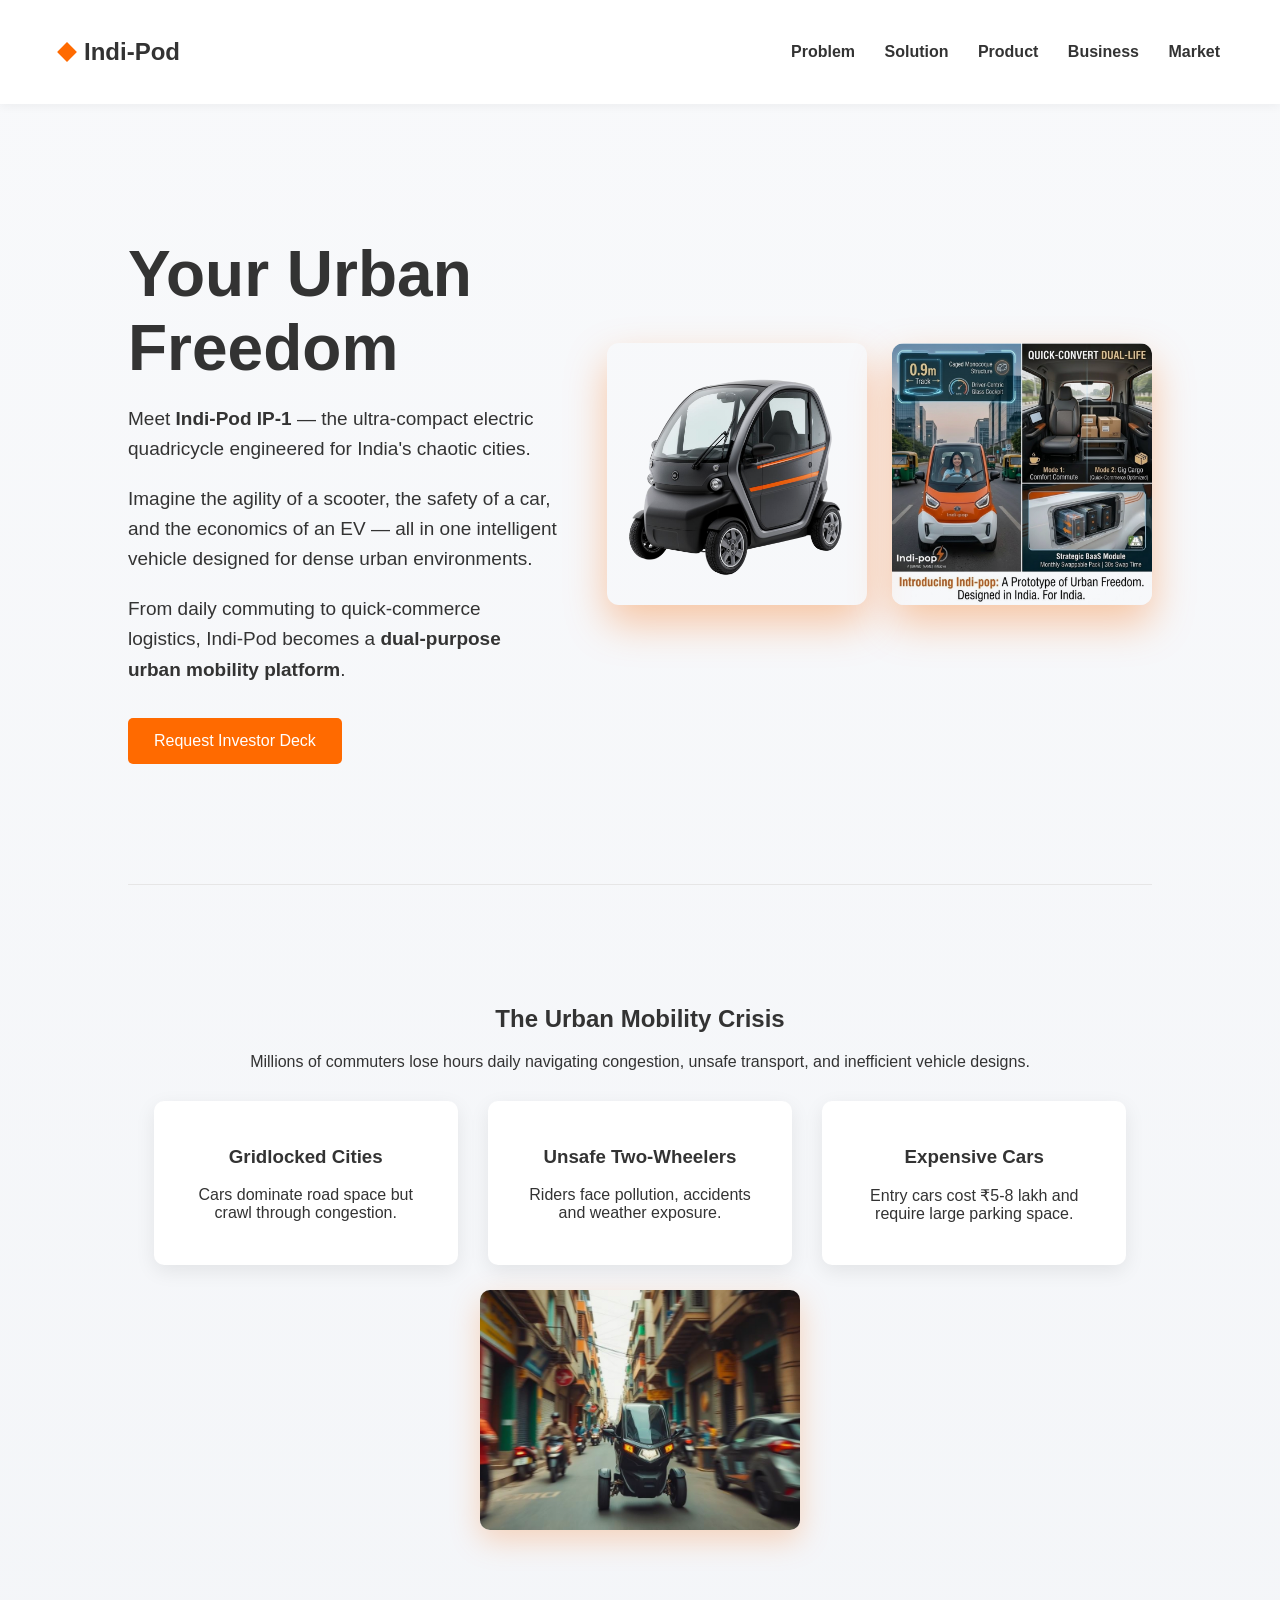
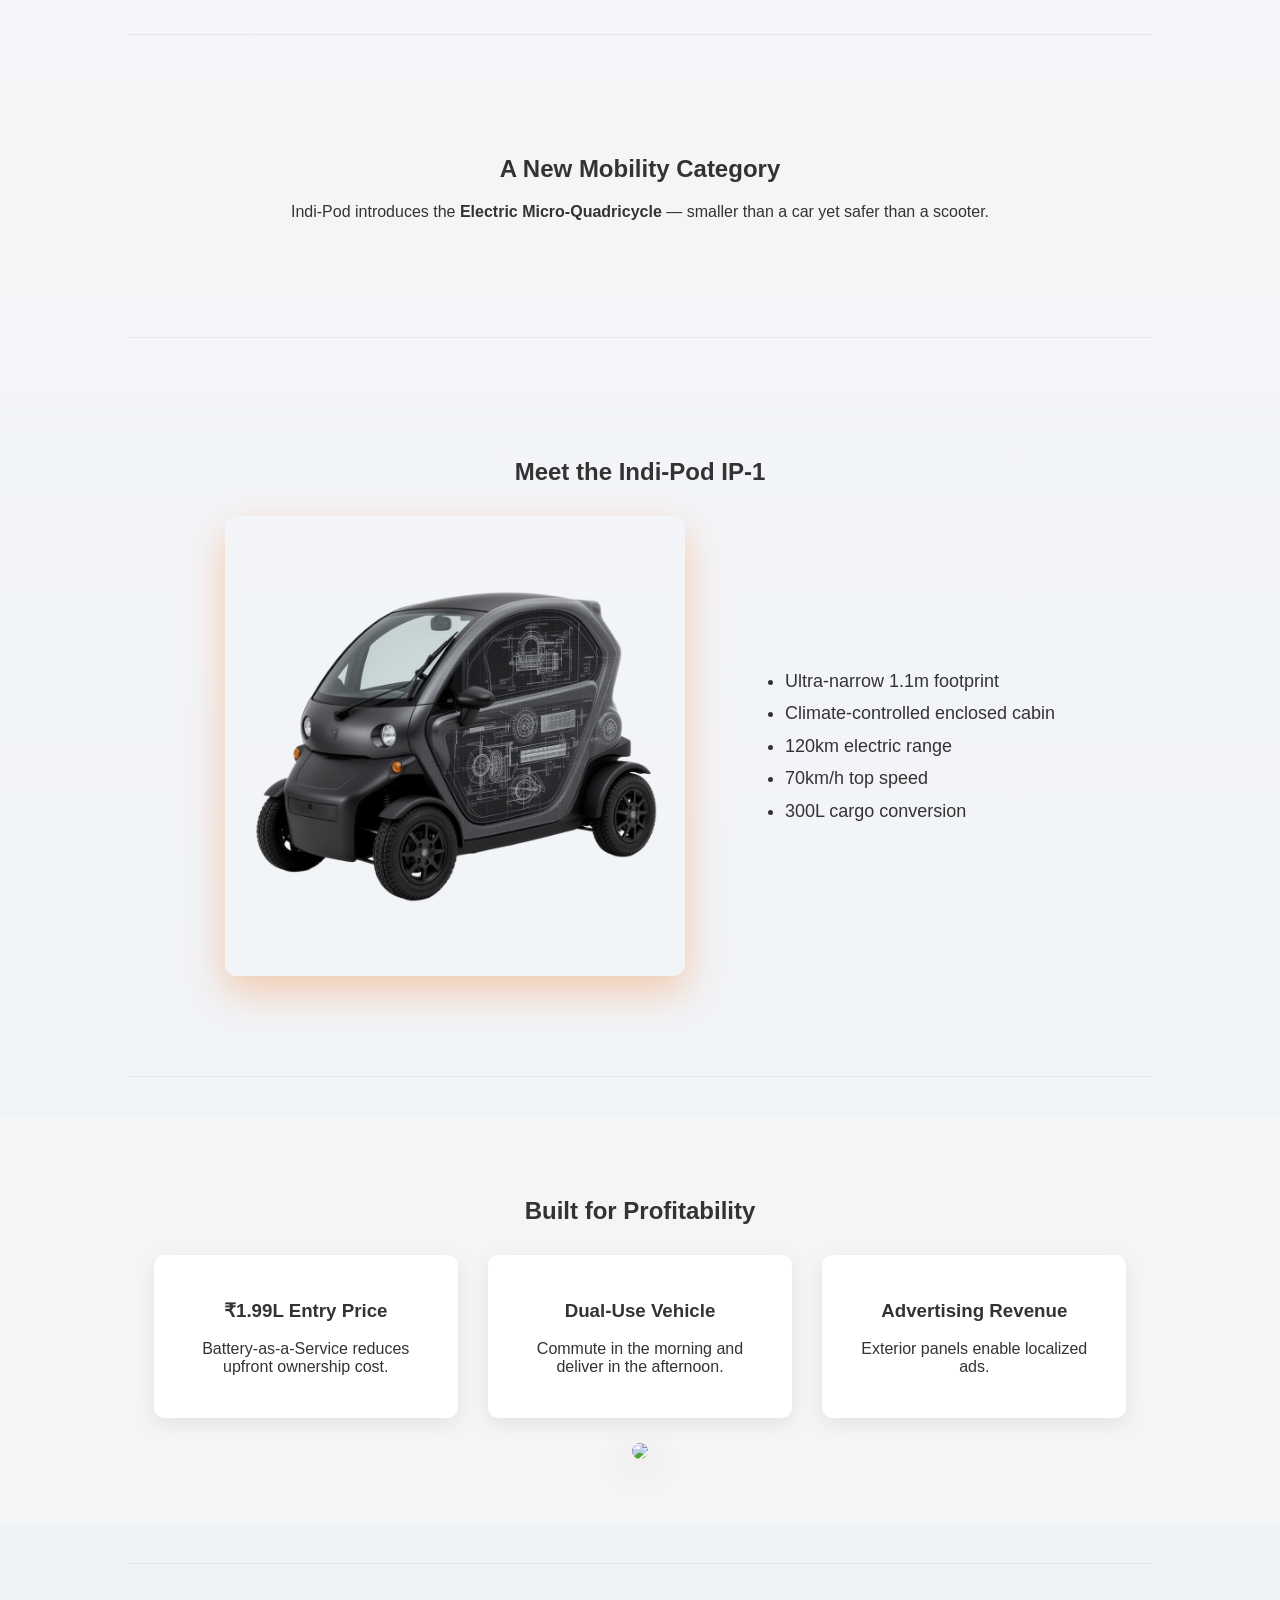
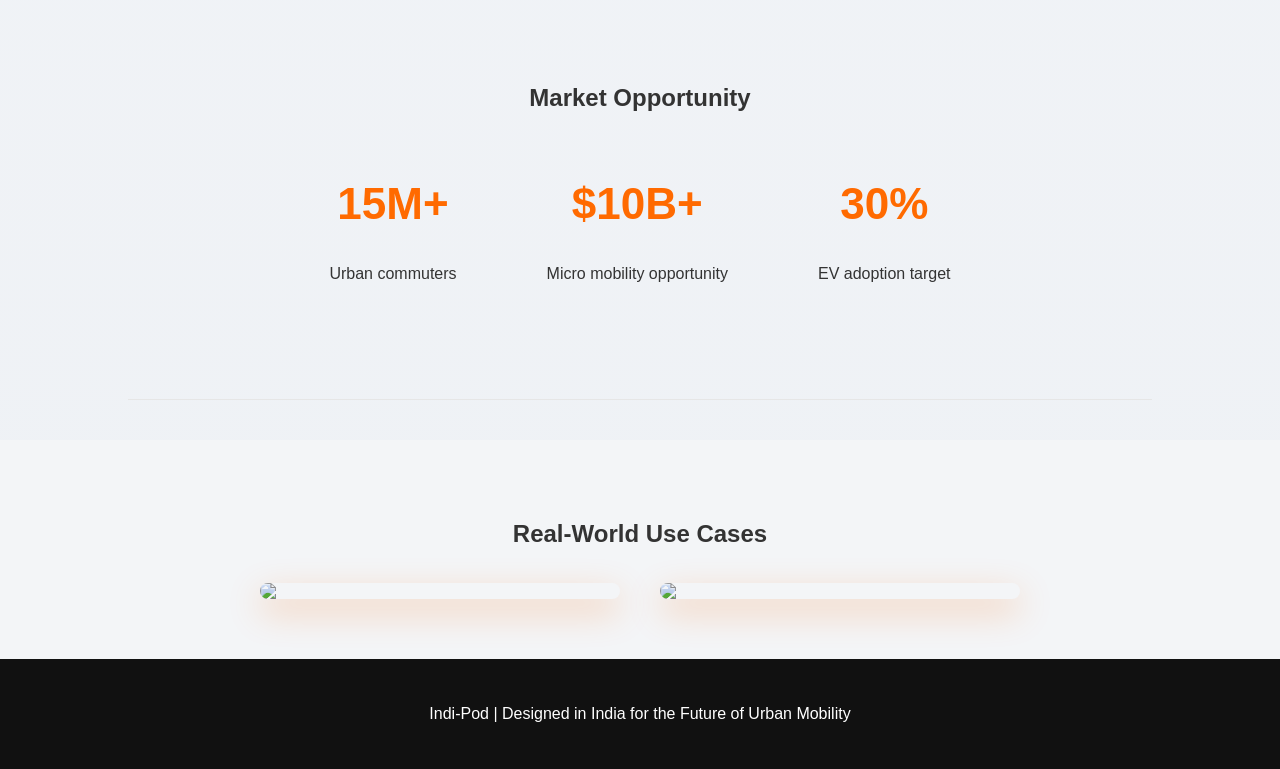
==== commit 0c8e8256: "index.html" ====
--- a/index.html
+++ b/index.html
@@ -57,8 +57,8 @@
 display:flex;
 align-items:center;
 justify-content:space-between;
-padding:90px 10%;
-gap:60px;
+padding:80px 10%;
+gap:50px;
 }
 
 .hero-left{
@@ -67,25 +67,24 @@
 
 .hero-left h1{
 font-size:64px;
-margin-bottom:20px;
+margin-bottom:18px;
 }
 
 .hero-left p{
-font-size:20px;
+font-size:19px;
 line-height:1.6;
-margin-bottom:20px;
+margin-bottom:18px;
 }
 
 .hero-images{
 display:flex;
-gap:30px;
+gap:25px;
 }
 
 .hero-images img{
-width:380px;
 border-radius:12px;
 mix-blend-mode:multiply;
-box-shadow:0 20px 50px rgba(255,106,0,0.35);
+box-shadow:0 18px 40px rgba(255,106,0,0.35);
 }
 
 /* BUTTON */
@@ -104,7 +103,7 @@
 /* SECTIONS */
 
 .section{
-padding:65px 12%;
+padding:60px 12%;
 text-align:center;
 }
 
@@ -118,7 +117,7 @@
 display:grid;
 grid-template-columns:repeat(auto-fit,minmax(250px,1fr));
 gap:30px;
-margin-top:35px;
+margin-top:30px;
 }
 
 .card{
@@ -135,7 +134,7 @@
 align-items:center;
 justify-content:center;
 gap:60px;
-margin-top:35px;
+margin-top:30px;
 }
 
 .product img{
@@ -150,8 +149,8 @@
 .stats{
 display:flex;
 justify-content:center;
-gap:100px;
-margin-top:35px;
+gap:90px;
+margin-top:30px;
 }
 
 .stats h1{
@@ -166,20 +165,19 @@
 justify-content:center;
 gap:40px;
 margin-top:35px;
-flex-wrap:wrap;
 }
 
 .usecases img{
-width:260px;
+width:360px;
 border-radius:10px;
 mix-blend-mode:multiply;
-box-shadow:0 10px 30px rgba(255,106,0,0.25);
+box-shadow:0 12px 35px rgba(255,106,0,0.3);
 }
 
 /* SECTION IMAGE */
 
 .section-img{
-margin-top:30px;
+margin-top:25px;
 width:320px;
 border-radius:10px;
 mix-blend-mode:multiply;
@@ -191,7 +189,7 @@
 .divider{
 height:1px;
 background:#e6e6e6;
-margin:45px auto;
+margin:40px auto;
 width:80%;
 }
 
@@ -199,7 +197,7 @@
 
 footer{
 text-align:center;
-padding:35px;
+padding:30px;
 background:#111;
 color:white;
 }
@@ -207,6 +205,7 @@
 </style>
 
 </head>
+
 
 <body>
 
@@ -263,8 +262,8 @@
 
 <div class="hero-images">
 
-<img src="images/ad5.png">
-<img src="images/prototype.png">
+<img src="images/ad5.png" width="260">
+<img src="images/prototype.png" width="260">
 
 </div>
 
@@ -291,7 +290,6 @@
 <div class="card">
 
 <h3>Gridlocked Cities</h3>
-
 <p>Cars dominate road space but crawl through congestion.</p>
 
 </div>
@@ -299,7 +297,6 @@
 <div class="card">
 
 <h3>Unsafe Two-Wheelers</h3>
-
 <p>Riders face pollution, accidents and weather exposure.</p>
 
 </div>
@@ -307,7 +304,6 @@
 <div class="card">
 
 <h3>Expensive Cars</h3>
-
 <p>Entry cars cost ₹5-8 lakh and require large parking space.</p>
 
 </div>
@@ -383,7 +379,6 @@
 <div class="card">
 
 <h3>₹1.99L Entry Price</h3>
-
 <p>Battery-as-a-Service reduces upfront ownership cost.</p>
 
 </div>
@@ -391,7 +386,6 @@
 <div class="card">
 
 <h3>Dual-Use Vehicle</h3>
-
 <p>Commute in the morning and deliver in the afternoon.</p>
 
 </div>
@@ -399,7 +393,6 @@
 <div class="card">
 
 <h3>Advertising Revenue</h3>
-
 <p>Exterior panels enable localized ads.</p>
 
 </div>
